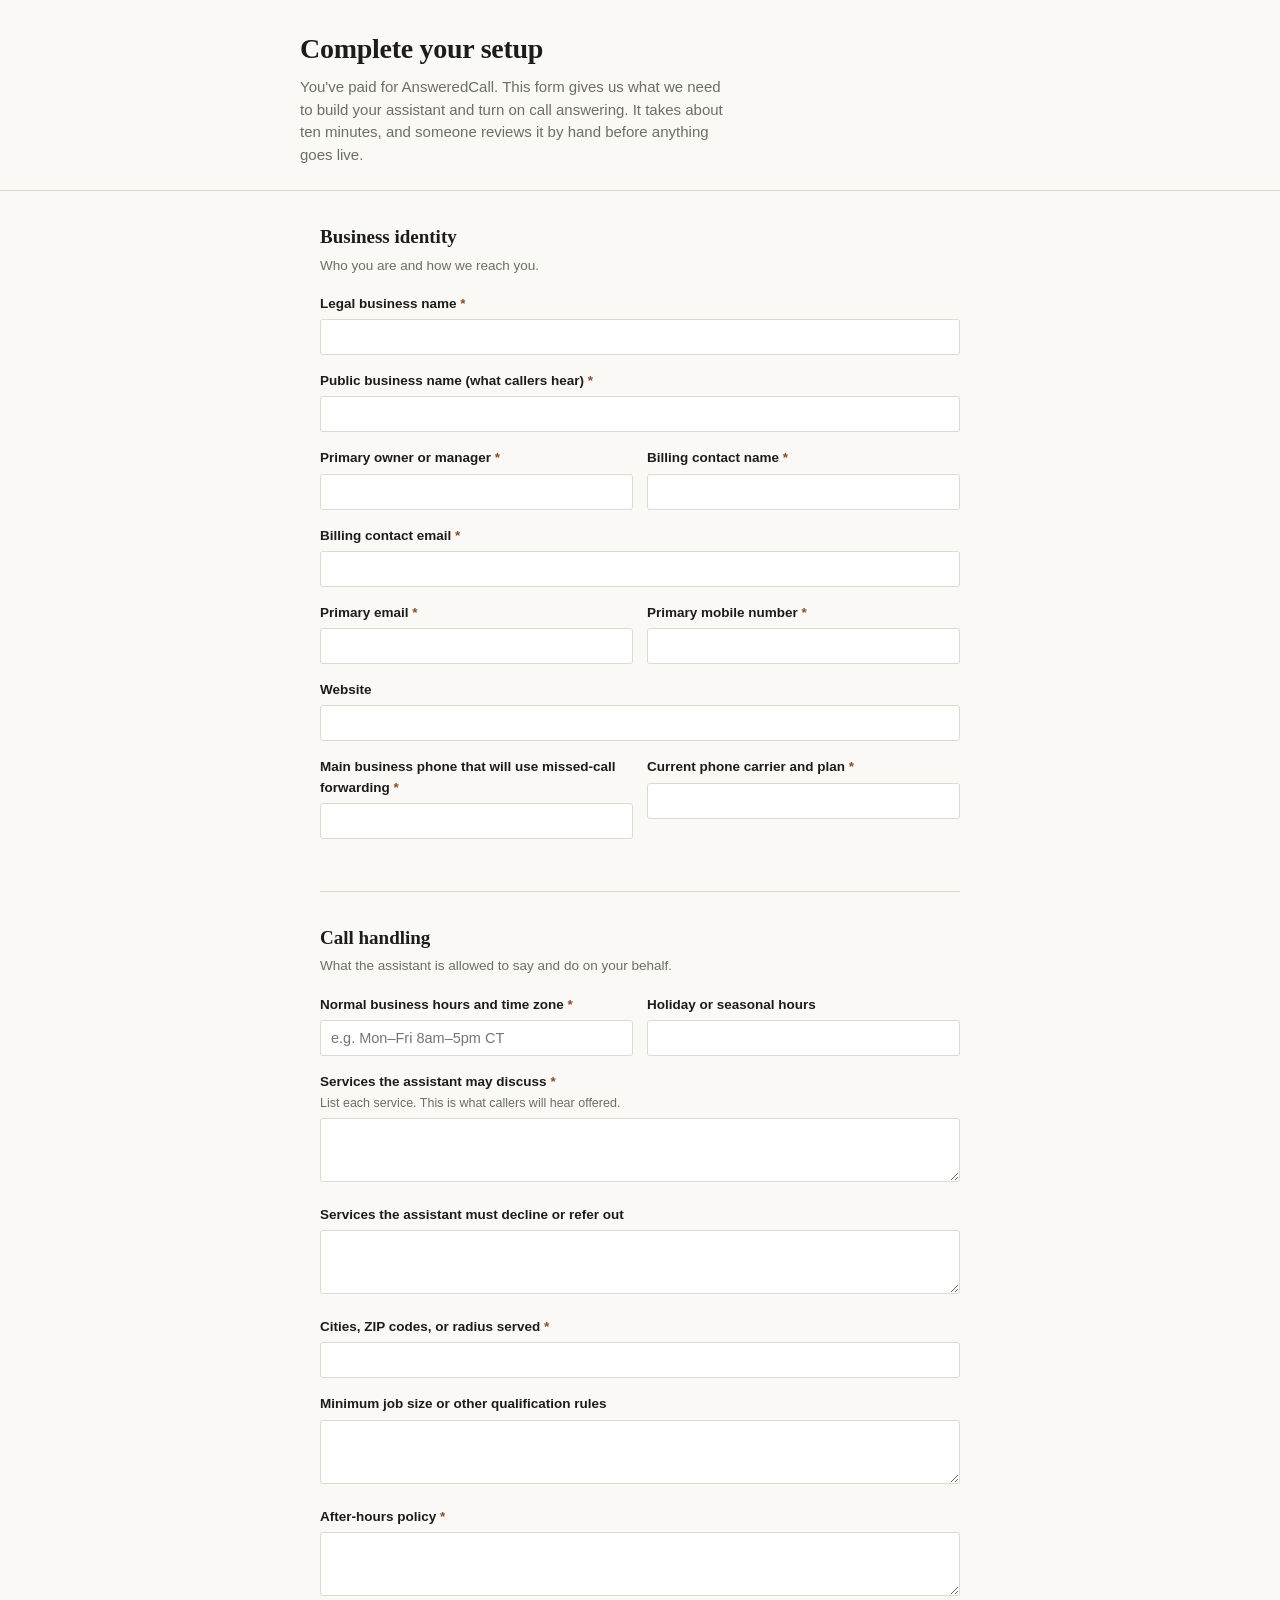
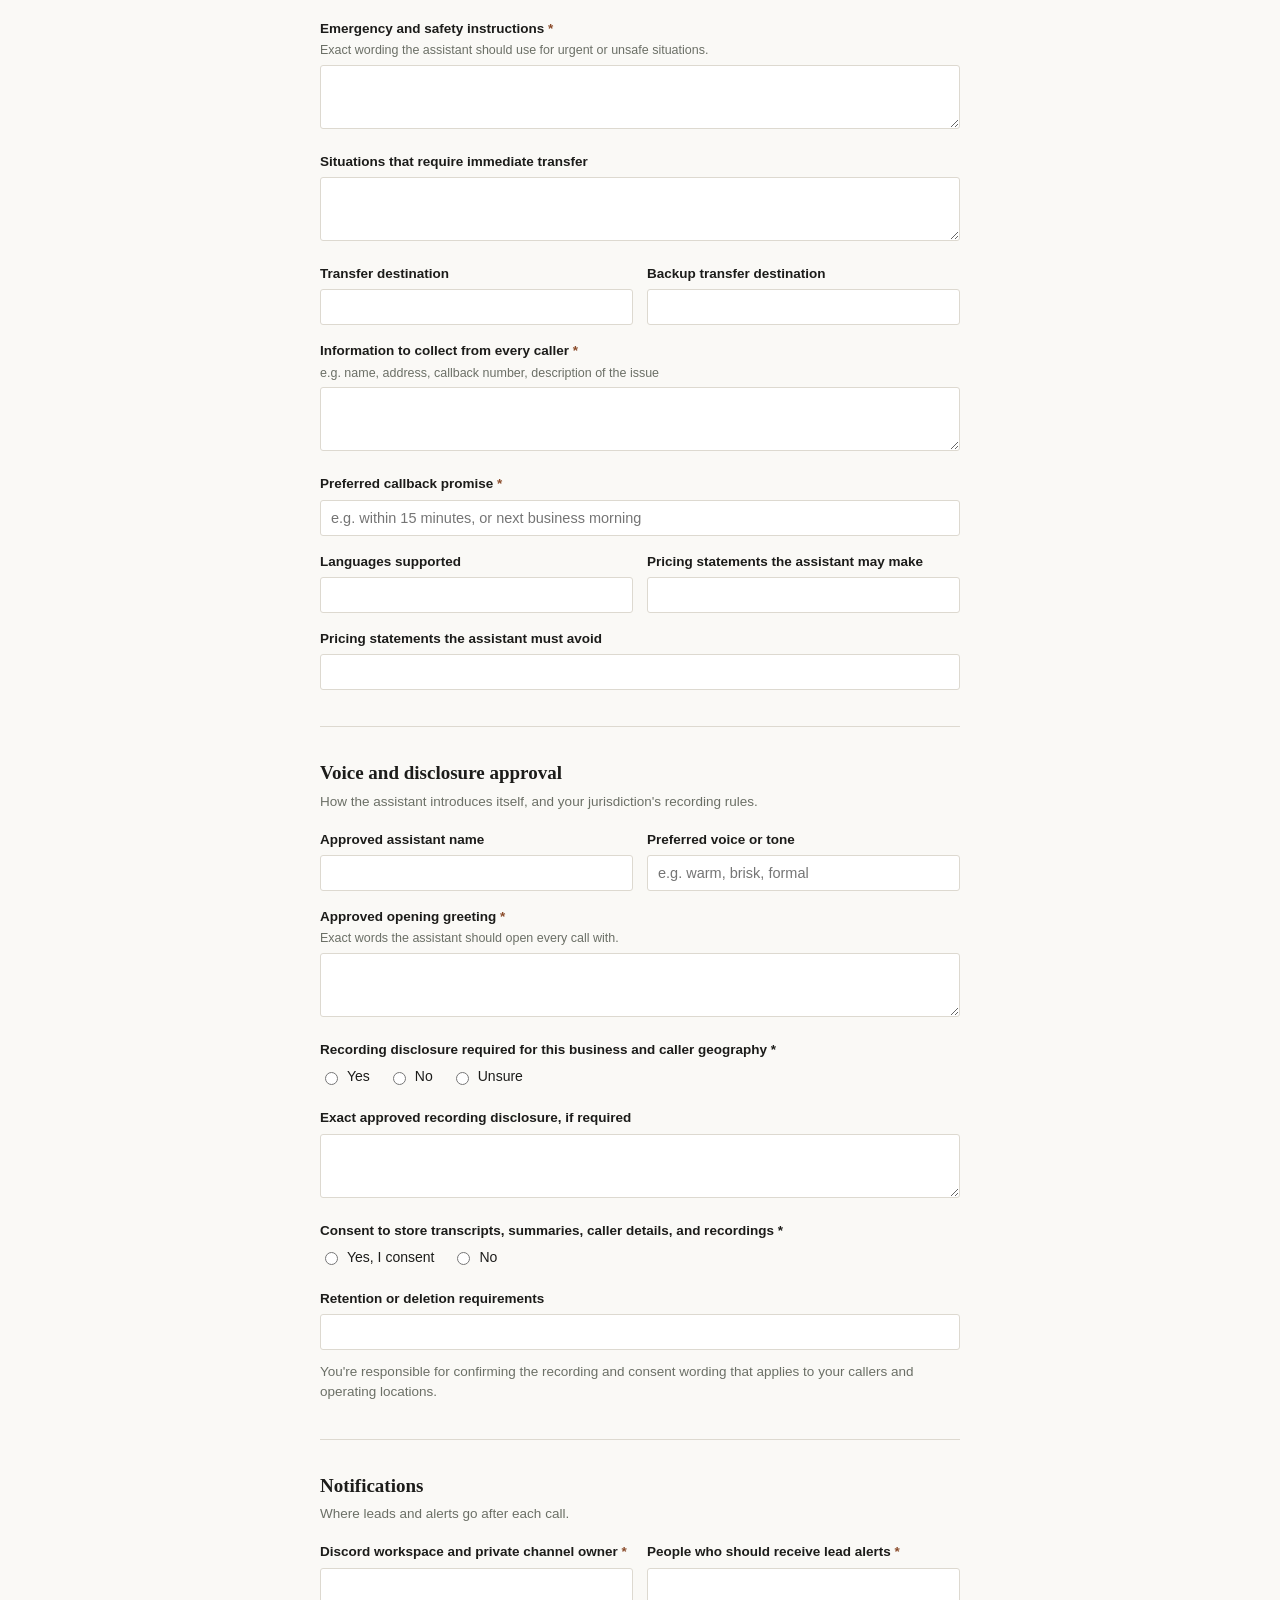
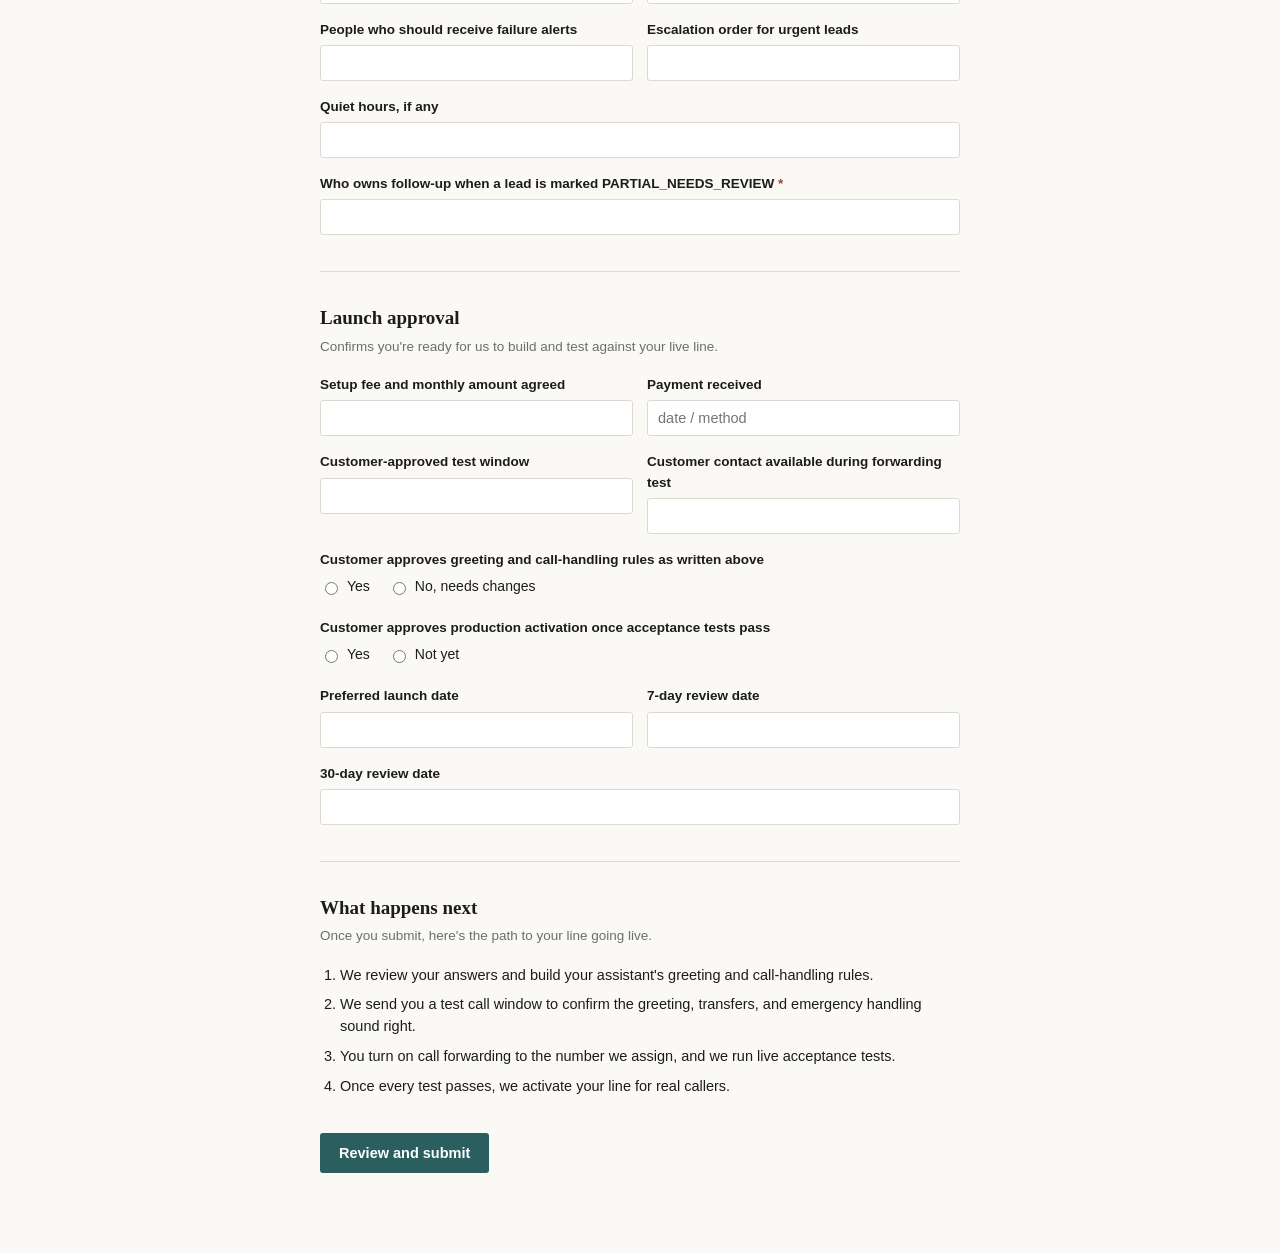
==== onboarding/index.html @ edf4298d "Update onboarding required fields and confirmation copy" ====
<!DOCTYPE html>
<html lang="en">
<head>
<meta charset="UTF-8">
<meta name="viewport" content="width=device-width, initial-scale=1.0">
<title>Complete Your Setup — AnsweredCall</title>
<style>
  :root{
    --ink:#1c1c1a;
    --paper:#faf9f6;
    --panel:#ffffff;
    --line:#ddd9d0;
    --muted:#6b6f66;
    --teal:#2b5f5f;
    --teal-dark:#1e4646;
    --warn:#8a4b2a;
    --radius:3px;
  }
  *{box-sizing:border-box;}
  body{
    margin:0;
    background:var(--paper);
    color:var(--ink);
    font-family:-apple-system,BlinkMacSystemFont,"Segoe UI",Helvetica,Arial,sans-serif;
    line-height:1.5;
  }
  header{
    border-bottom:1px solid var(--line);
    padding:28px 20px 24px;
  }
  header .wrap{max-width:680px;margin:0 auto;}
  header h1{
    font-family:Georgia,"Source Serif 4",serif;
    font-size:28px;
    font-weight:600;
    margin:0 0 6px;
    letter-spacing:-0.01em;
  }
  header p{
    margin:0;
    color:var(--muted);
    font-size:15px;
    max-width:52ch;
  }
  main{max-width:680px;margin:0 auto;padding:32px 20px 80px;}
  section{margin-bottom:36px;}
  section + section{
    border-top:1px solid var(--line);
    padding-top:32px;
  }
  h2{
    font-family:Georgia,"Source Serif 4",serif;
    font-size:19px;
    font-weight:600;
    margin:0 0 4px;
  }
  .section-note{
    color:var(--muted);
    font-size:13.5px;
    margin:0 0 18px;
  }
  .field{margin-bottom:16px;}
  label{
    display:block;
    font-size:13.5px;
    font-weight:600;
    margin-bottom:5px;
  }
  label .req{color:var(--warn);font-weight:600;}
  label .hint{
    display:block;
    font-weight:400;
    color:var(--muted);
    font-size:12.5px;
    margin-top:2px;
  }
  input[type=text],input[type=email],input[type=tel],textarea,select{
    width:100%;
    padding:9px 10px;
    border:1px solid var(--line);
    border-radius:var(--radius);
    font-size:14.5px;
    font-family:inherit;
    background:var(--panel);
    color:var(--ink);
  }
  textarea{resize:vertical;min-height:64px;}
  input:focus,textarea:focus,select:focus{
    outline:2px solid var(--teal);
    outline-offset:1px;
    border-color:var(--teal);
  }
  .row2{display:grid;grid-template-columns:1fr 1fr;gap:14px;}
  @media (max-width:560px){.row2{grid-template-columns:1fr;}}
  fieldset{border:none;padding:0;margin:0 0 16px;}
  fieldset legend{
    font-size:13.5px;
    font-weight:600;
    margin-bottom:6px;
    padding:0;
  }
  .radio-row{display:flex;gap:18px;flex-wrap:wrap;}
  .radio-opt{display:flex;align-items:center;gap:6px;font-size:14px;font-weight:400;}
  .radio-opt input{width:auto;}

  #summary-wrap{
    display:none;
    border-top:1px solid var(--line);
    padding-top:28px;
  }
  #summary-wrap.show{display:block;}
  #summary{
    width:100%;
    min-height:280px;
    font-family:ui-monospace,"SF Mono",Consolas,monospace;
    font-size:12.5px;
    line-height:1.6;
    white-space:pre;
  }
  .actions{
    display:flex;
    gap:10px;
    flex-wrap:wrap;
    margin-top:16px;
  }
  button{
    font-family:inherit;
    font-size:14.5px;
    font-weight:600;
    padding:11px 18px;
    border-radius:var(--radius);
    border:1px solid transparent;
    cursor:pointer;
  }
  .btn-primary{
    background:var(--teal);
    color:#fff;
  }
  .btn-primary:hover{background:var(--teal-dark);}
  .btn-secondary{
    background:var(--panel);
    color:var(--ink);
    border-color:var(--line);
  }
  .btn-secondary:hover{border-color:var(--teal);}
  .status{
    font-size:13px;
    color:var(--teal-dark);
    margin-top:10px;
    display:none;
  }
  .status.show{display:block;}
  .missing{
    display:none;
    background:#fbf1ea;
    border:1px solid #e2b791;
    color:var(--warn);
    padding:12px 14px;
    border-radius:var(--radius);
    font-size:13.5px;
    margin-bottom:20px;
  }
  .missing.show{display:block;}
  .missing ul{margin:6px 0 0;padding-left:18px;}
</style>
</head>
<body>

<header>
  <div class="wrap">
    <h1>Complete your setup</h1>
    <p>You've paid for AnsweredCall. This form gives us what we need to build your assistant and turn on call answering. It takes about ten minutes, and someone reviews it by hand before anything goes live.</p>
  </div>
</header>

<main>
  <form id="onboard-form" novalidate>

    <div class="missing" id="missing-box">
      <strong>A few required fields are still empty.</strong>
      <ul id="missing-list"></ul>
    </div>

    <section>
      <h2>Business identity</h2>
      <p class="section-note">Who you are and how we reach you.</p>

      <div class="field"><label>Legal business name <span class="req">*</span></label>
        <input type="text" name="legal_name" required></div>

      <div class="field"><label>Public business name (what callers hear) <span class="req">*</span></label>
        <input type="text" name="public_name" required></div>

      <div class="row2">
        <div class="field"><label>Primary owner or manager <span class="req">*</span></label>
          <input type="text" name="owner_name" required></div>
        <div class="field"><label>Billing contact name <span class="req">*</span></label>
          <input type="text" name="billing_contact_name" required></div>
      </div>

      <div class="field"><label>Billing contact email <span class="req">*</span></label>
        <input type="email" name="billing_contact_email" required></div>

      <div class="row2">
        <div class="field"><label>Primary email <span class="req">*</span></label>
          <input type="email" name="primary_email" required></div>
        <div class="field"><label>Primary mobile number <span class="req">*</span></label>
          <input type="tel" name="primary_mobile" required></div>
      </div>

      <div class="field"><label>Website</label>
        <input type="text" name="website"></div>

      <div class="row2">
        <div class="field"><label>Main business phone that will use missed-call forwarding <span class="req">*</span></label>
          <input type="tel" name="main_phone" required></div>
        <div class="field"><label>Current phone carrier and plan <span class="req">*</span></label>
          <input type="text" name="carrier" required></div>
      </div>
    </section>

    <section>
      <h2>Call handling</h2>
      <p class="section-note">What the assistant is allowed to say and do on your behalf.</p>

      <div class="row2">
        <div class="field"><label>Normal business hours and time zone <span class="req">*</span></label>
          <input type="text" name="hours" required placeholder="e.g. Mon–Fri 8am–5pm CT"></div>
        <div class="field"><label>Holiday or seasonal hours</label>
          <input type="text" name="seasonal_hours"></div>
      </div>

      <div class="field"><label>Services the assistant may discuss <span class="req">*</span>
        <span class="hint">List each service. This is what callers will hear offered.</span></label>
        <textarea name="services_in" required></textarea></div>

      <div class="field"><label>Services the assistant must decline or refer out</label>
        <textarea name="services_out"></textarea></div>

      <div class="field"><label>Cities, ZIP codes, or radius served <span class="req">*</span></label>
        <input type="text" name="service_area" required></div>

      <div class="field"><label>Minimum job size or other qualification rules</label>
        <textarea name="qualification_rules"></textarea></div>

      <div class="field"><label>After-hours policy <span class="req">*</span></label>
        <textarea name="after_hours" required></textarea></div>

      <div class="field"><label>Emergency and safety instructions <span class="req">*</span>
        <span class="hint">Exact wording the assistant should use for urgent or unsafe situations.</span></label>
        <textarea name="emergency_instructions" required></textarea></div>

      <div class="field"><label>Situations that require immediate transfer</label>
        <textarea name="transfer_situations"></textarea></div>

      <div class="row2">
        <div class="field"><label>Transfer destination</label>
          <input type="tel" name="transfer_dest" required></div>
        <div class="field"><label>Backup transfer destination</label>
          <input type="tel" name="transfer_backup"></div>
      </div>

      <div class="field"><label>Information to collect from every caller <span class="req">*</span>
        <span class="hint">e.g. name, address, callback number, description of the issue</span></label>
        <textarea name="caller_info" required></textarea></div>

      <div class="field"><label>Preferred callback promise <span class="req">*</span></label>
        <input type="text" name="callback_promise" required placeholder="e.g. within 15 minutes, or next business morning"></div>

      <div class="row2">
        <div class="field"><label>Languages supported</label>
          <input type="text" name="languages"></div>
        <div class="field"><label>Pricing statements the assistant may make</label>
          <input type="text" name="pricing_ok"></div>
      </div>

      <div class="field"><label>Pricing statements the assistant must avoid</label>
        <input type="text" name="pricing_avoid"></div>
    </section>

    <section>
      <h2>Voice and disclosure approval</h2>
      <p class="section-note">How the assistant introduces itself, and your jurisdiction's recording rules.</p>

      <div class="row2">
        <div class="field"><label>Approved assistant name</label>
          <input type="text" name="assistant_name"></div>
        <div class="field"><label>Preferred voice or tone</label>
          <input type="text" name="voice_tone" placeholder="e.g. warm, brisk, formal"></div>
      </div>

      <div class="field"><label>Approved opening greeting <span class="req">*</span>
        <span class="hint">Exact words the assistant should open every call with.</span></label>
        <textarea name="greeting" required></textarea></div>

      <fieldset>
        <legend>Recording disclosure required for this business and caller geography <span class="req">*</span></legend>
        <div class="radio-row">
          <label class="radio-opt"><input type="radio" name="disclosure_required" value="Yes" required> Yes</label>
          <label class="radio-opt"><input type="radio" name="disclosure_required" value="No"> No</label>
          <label class="radio-opt"><input type="radio" name="disclosure_required" value="Unsure — needs confirmation"> Unsure</label>
        </div>
      </fieldset>

      <div class="field"><label>Exact approved recording disclosure, if required</label>
        <textarea name="disclosure_text"></textarea></div>

      <fieldset>
        <legend>Consent to store transcripts, summaries, caller details, and recordings <span class="req">*</span></legend>
        <div class="radio-row">
          <label class="radio-opt"><input type="radio" name="storage_consent" value="Yes, I consent" required> Yes, I consent</label>
          <label class="radio-opt"><input type="radio" name="storage_consent" value="No"> No</label>
        </div>
      </fieldset>

      <div class="field"><label>Retention or deletion requirements</label>
        <input type="text" name="retention"></div>

      <p class="section-note" style="margin-top:-4px;">You're responsible for confirming the recording and consent wording that applies to your callers and operating locations.</p>
    </section>

    <section>
      <h2>Notifications</h2>
      <p class="section-note">Where leads and alerts go after each call.</p>

      <div class="row2">
        <div class="field"><label>Discord workspace and private channel owner <span class="req">*</span></label>
          <input type="text" name="discord_owner" required></div>
        <div class="field"><label>People who should receive lead alerts <span class="req">*</span></label>
          <input type="text" name="lead_recipients" required></div>
      </div>

      <div class="row2">
        <div class="field"><label>People who should receive failure alerts</label>
          <input type="text" name="failure_recipients"></div>
        <div class="field"><label>Escalation order for urgent leads</label>
          <input type="text" name="escalation_order"></div>
      </div>

      <div class="field"><label>Quiet hours, if any</label>
        <input type="text" name="quiet_hours"></div>

      <div class="field"><label>Who owns follow-up when a lead is marked PARTIAL_NEEDS_REVIEW <span class="req">*</span></label>
        <input type="text" name="partial_owner" required></div>
    </section>

    <section>
      <h2>Launch approval</h2>
      <p class="section-note">Confirms you're ready for us to build and test against your live line.</p>

      <div class="row2">
        <div class="field"><label>Setup fee and monthly amount agreed</label>
          <input type="text" name="fee_agreed"></div>
        <div class="field"><label>Payment received</label>
          <input type="text" name="payment_received" placeholder="date / method"></div>
      </div>

      <div class="row2">
        <div class="field"><label>Customer-approved test window</label>
          <input type="text" name="test_window"></div>
        <div class="field"><label>Customer contact available during forwarding test</label>
          <input type="text" name="test_contact"></div>
      </div>

      <fieldset>
        <legend>Customer approves greeting and call-handling rules as written above</legend>
        <div class="radio-row">
          <label class="radio-opt"><input type="radio" name="approve_greeting" value="Yes"> Yes</label>
          <label class="radio-opt"><input type="radio" name="approve_greeting" value="No, needs changes"> No, needs changes</label>
        </div>
      </fieldset>

      <fieldset>
        <legend>Customer approves production activation once acceptance tests pass</legend>
        <div class="radio-row">
          <label class="radio-opt"><input type="radio" name="approve_activation" value="Yes"> Yes</label>
          <label class="radio-opt"><input type="radio" name="approve_activation" value="Not yet"> Not yet</label>
        </div>
      </fieldset>

      <div class="row2">
        <div class="field"><label>Preferred launch date</label>
          <input type="text" name="launch_date"></div>
        <div class="field"><label>7-day review date</label>
          <input type="text" name="review_7day"></div>
      </div>

      <div class="field"><label>30-day review date</label>
        <input type="text" name="review_30day"></div>
    </section>

    <section>
      <h2>What happens next</h2>
      <p class="section-note">Once you submit, here's the path to your line going live.</p>
      <ol style="padding-left:20px;font-size:14.5px;color:var(--ink);">
        <li style="margin-bottom:8px;">We review your answers and build your assistant's greeting and call-handling rules.</li>
        <li style="margin-bottom:8px;">We send you a test call window to confirm the greeting, transfers, and emergency handling sound right.</li>
        <li style="margin-bottom:8px;">You turn on call forwarding to the number we assign, and we run live acceptance tests.</li>
        <li>Once every test passes, we activate your line for real callers.</li>
      </ol>
    </section>

    <div class="actions">
      <button type="submit" class="btn-primary">Review and submit</button>
    </div>
  </form>

  <div id="summary-wrap">
    <h2>Review before submitting</h2>
    <p class="section-note">Check your details, then submit them securely to AnsweredCall. You can also keep a copied backup.</p>
    <textarea id="summary" readonly></textarea>
    <div class="actions">
      <button type="button" class="btn-primary" id="submit-btn">Submit onboarding</button>
      <button type="button" class="btn-secondary" id="copy-btn">Copy full details</button>
      <button type="button" class="btn-secondary" id="edit-btn">Back to form</button>
    </div>
    <p class="status" id="submit-status" aria-live="polite"></p>
    <p class="status" id="copy-status">Copied. Keep these details as a backup.</p>
  </div>
</main>

<script>
const form = document.getElementById('onboard-form');
const summaryWrap = document.getElementById('summary-wrap');
const summaryBox = document.getElementById('summary');
const missingBox = document.getElementById('missing-box');
const missingList = document.getElementById('missing-list');
const FORMSPREE_ENDPOINT = 'https://formspree.io/f/mljeabyd';

const FIELD_LABELS = {
  legal_name:'Legal business name', public_name:'Public business name', owner_name:'Primary owner or manager',
  billing_contact_name:'Billing contact name', billing_contact_email:'Billing contact email',
  primary_email:'Primary email', primary_mobile:'Primary mobile number',
  website:'Website', main_phone:'Main business phone (forwarding target)', carrier:'Current phone carrier and plan',
  hours:'Normal business hours and time zone', seasonal_hours:'Holiday or seasonal hours',
  services_in:'Services the assistant may discuss', services_out:'Services the assistant must decline or refer out',
  service_area:'Cities, ZIP codes, or radius served', qualification_rules:'Minimum job size / qualification rules',
  after_hours:'After-hours policy', emergency_instructions:'Emergency and safety instructions',
  transfer_situations:'Situations requiring immediate transfer', transfer_dest:'Transfer destination',
  transfer_backup:'Backup transfer destination', caller_info:'Information to collect from every caller',
  callback_promise:'Preferred callback promise', languages:'Languages supported',
  pricing_ok:'Pricing statements the assistant may make', pricing_avoid:'Pricing statements the assistant must avoid',
  assistant_name:'Approved assistant name', voice_tone:'Preferred voice or tone', greeting:'Approved opening greeting',
  disclosure_required:'Recording disclosure required', disclosure_text:'Exact approved recording disclosure',
  storage_consent:'Consent to store transcripts/recordings', retention:'Retention or deletion requirements',
  discord_owner:'Discord workspace and channel owner', lead_recipients:'Lead alert recipients',
  failure_recipients:'Failure alert recipients', escalation_order:'Escalation order for urgent leads',
  quiet_hours:'Quiet hours', partial_owner:'Owner of PARTIAL_NEEDS_REVIEW follow-up',
  fee_agreed:'Setup fee and monthly amount agreed', payment_received:'Payment received',
  test_window:'Customer-approved test window', test_contact:'Customer contact during forwarding test',
  approve_greeting:'Approves greeting and call-handling rules', approve_activation:'Approves production activation',
  launch_date:'Preferred launch date', review_7day:'7-day review date', review_30day:'30-day review date'
};

const SECTION_ORDER = [
  ['Business identity', ['legal_name','public_name','owner_name','billing_contact_name','billing_contact_email','primary_email','primary_mobile','website','main_phone','carrier']],
  ['Call handling', ['hours','seasonal_hours','services_in','services_out','service_area','qualification_rules','after_hours','emergency_instructions','transfer_situations','transfer_dest','transfer_backup','caller_info','callback_promise','languages','pricing_ok','pricing_avoid']],
  ['Voice and disclosure approval', ['assistant_name','voice_tone','greeting','disclosure_required','disclosure_text','storage_consent','retention']],
  ['Notifications', ['discord_owner','lead_recipients','failure_recipients','escalation_order','quiet_hours','partial_owner']],
  ['Launch approval', ['fee_agreed','payment_received','test_window','test_contact','approve_greeting','approve_activation','launch_date','review_7day','review_30day']]
];

form.addEventListener('submit', function(e){
  e.preventDefault();
  const data = new FormData(form);

  const missingFields = [];
  form.querySelectorAll('[required]').forEach(el => {
    if (el.type === 'radio') {
      if (!form.querySelector(`input[name="${el.name}"]:checked`) && !missingFields.includes(FIELD_LABELS[el.name])) {
        missingFields.push(FIELD_LABELS[el.name]);
      }
    } else if (!el.value.trim()) {
      missingFields.push(FIELD_LABELS[el.name] || el.name);
    }
  });

  if (missingFields.length) {
    missingList.innerHTML = missingFields.map(f => `<li>${f}</li>`).join('');
    missingBox.classList.add('show');
    missingBox.scrollIntoView({behavior:'smooth', block:'start'});
    return;
  }
  missingBox.classList.remove('show');

  const businessName = data.get('public_name') || data.get('legal_name') || 'New customer';
  let lines = [`AnsweredCall onboarding — ${businessName}`, ''];

  SECTION_ORDER.forEach(([sectionTitle, fields]) => {
    lines.push(`## ${sectionTitle}`);
    fields.forEach(f => {
      const val = (data.get(f) || '').toString().trim();
      lines.push(`${FIELD_LABELS[f]}: ${val || '—'}`);
    });
    lines.push('');
  });

  const bodyText = lines.join('\n');
  summaryBox.value = bodyText;


  form.style.display = 'none';
  summaryWrap.classList.add('show');
  summaryWrap.scrollIntoView({behavior:'smooth', block:'start'});
});

document.getElementById('submit-btn').addEventListener('click', async function(){
  const button = this;
  const status = document.getElementById('submit-status');
  const data = new FormData(form);
  const businessName = data.get('public_name') || data.get('legal_name') || 'New customer';
  data.append('_subject', `AnsweredCall onboarding — ${businessName}`);

  button.disabled = true;
  button.textContent = 'Submitting…';
  status.classList.remove('show');

  try {
    const response = await fetch(FORMSPREE_ENDPOINT, {
      method: 'POST',
      headers: { Accept: 'application/json' },
      body: data
    });

    if (!response.ok) throw new Error('Submission failed');

    status.textContent = 'Thanks, your setup details were submitted. We’ll review them before activation.';
    status.classList.add('show');
    button.textContent = 'Submitted';
  } catch (error) {
    status.textContent = 'Your details were not submitted. Please try again or email answeredcall4@gmail.com.';
    status.classList.add('show');
    button.disabled = false;
    button.textContent = 'Submit onboarding';
  }
});

document.getElementById('copy-btn').addEventListener('click', function(){
  navigator.clipboard.writeText(summaryBox.value).then(() => {
    const status = document.getElementById('copy-status');
    status.classList.add('show');
    setTimeout(() => status.classList.remove('show'), 4000);
  });
});

document.getElementById('edit-btn').addEventListener('click', function(){
  summaryWrap.classList.remove('show');
  form.style.display = 'block';
  window.scrollTo({top:0, behavior:'smooth'});
});
</script>

</body>
</html>
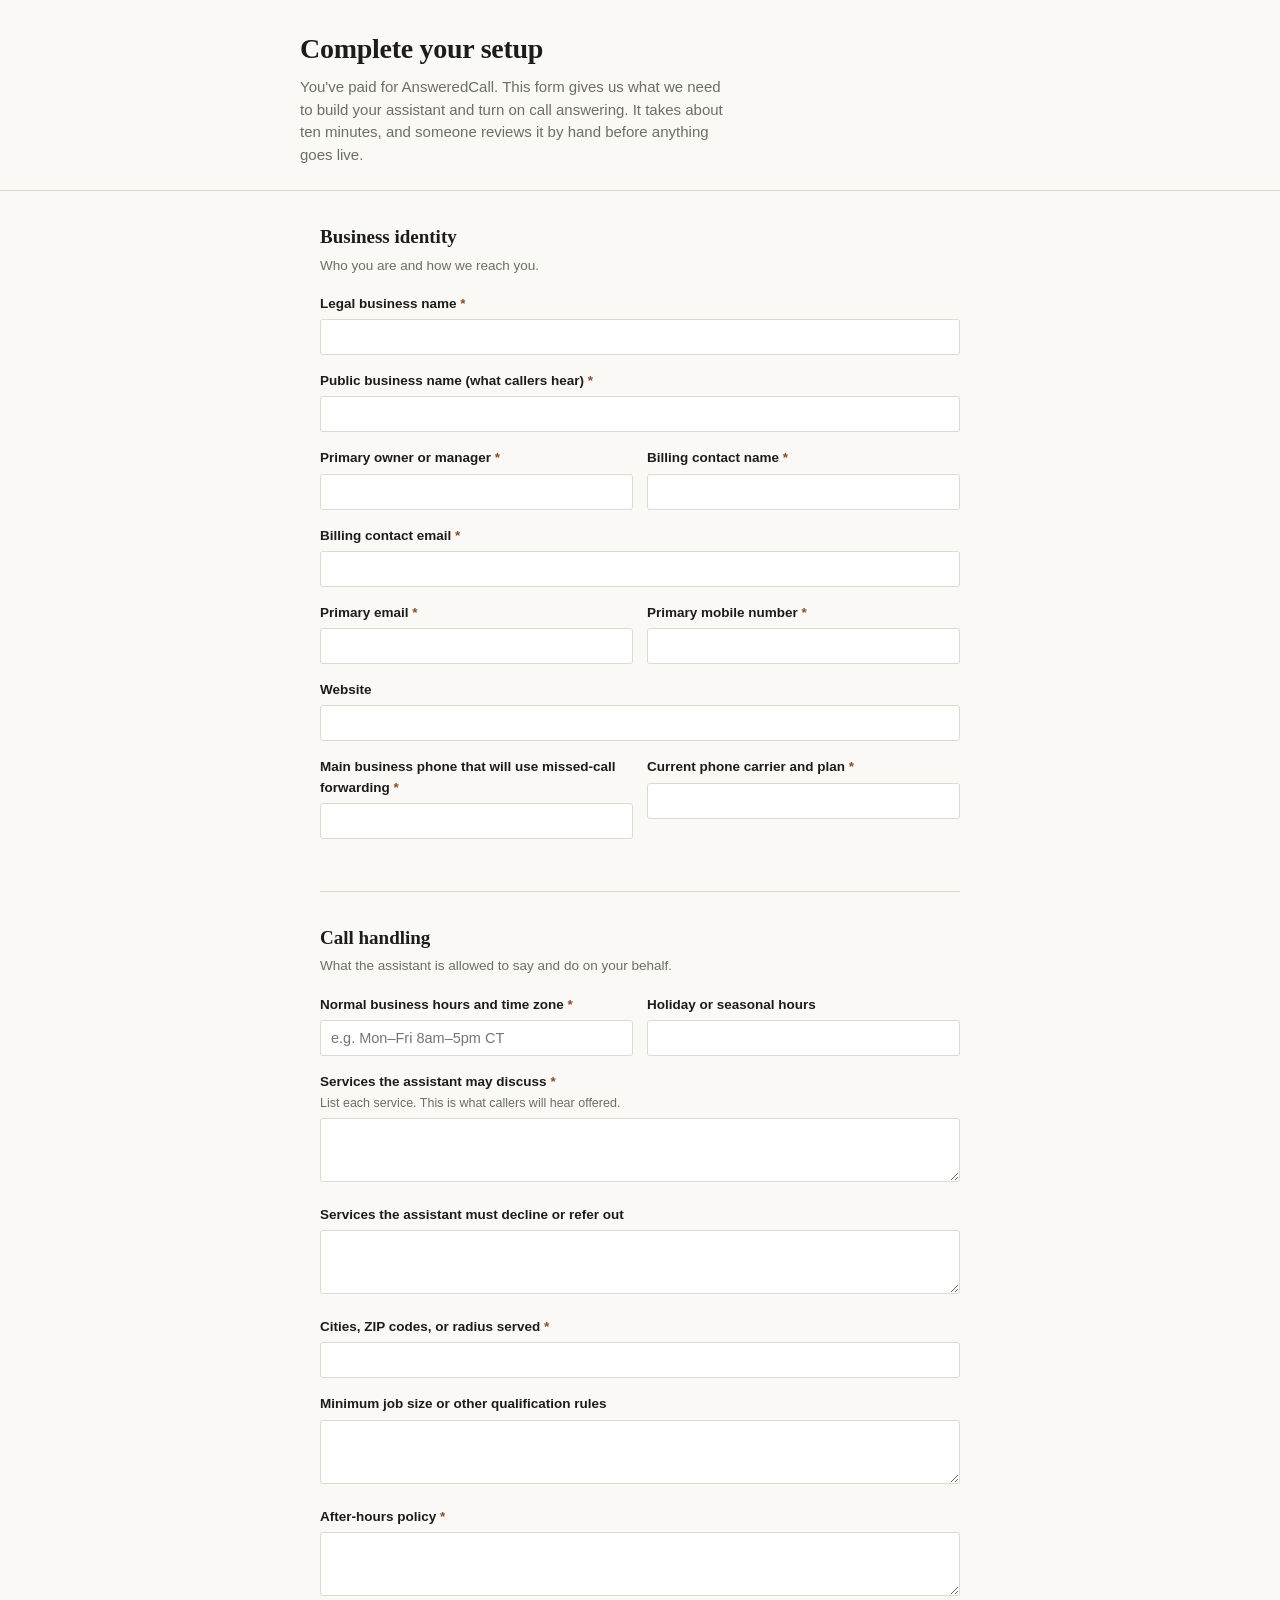
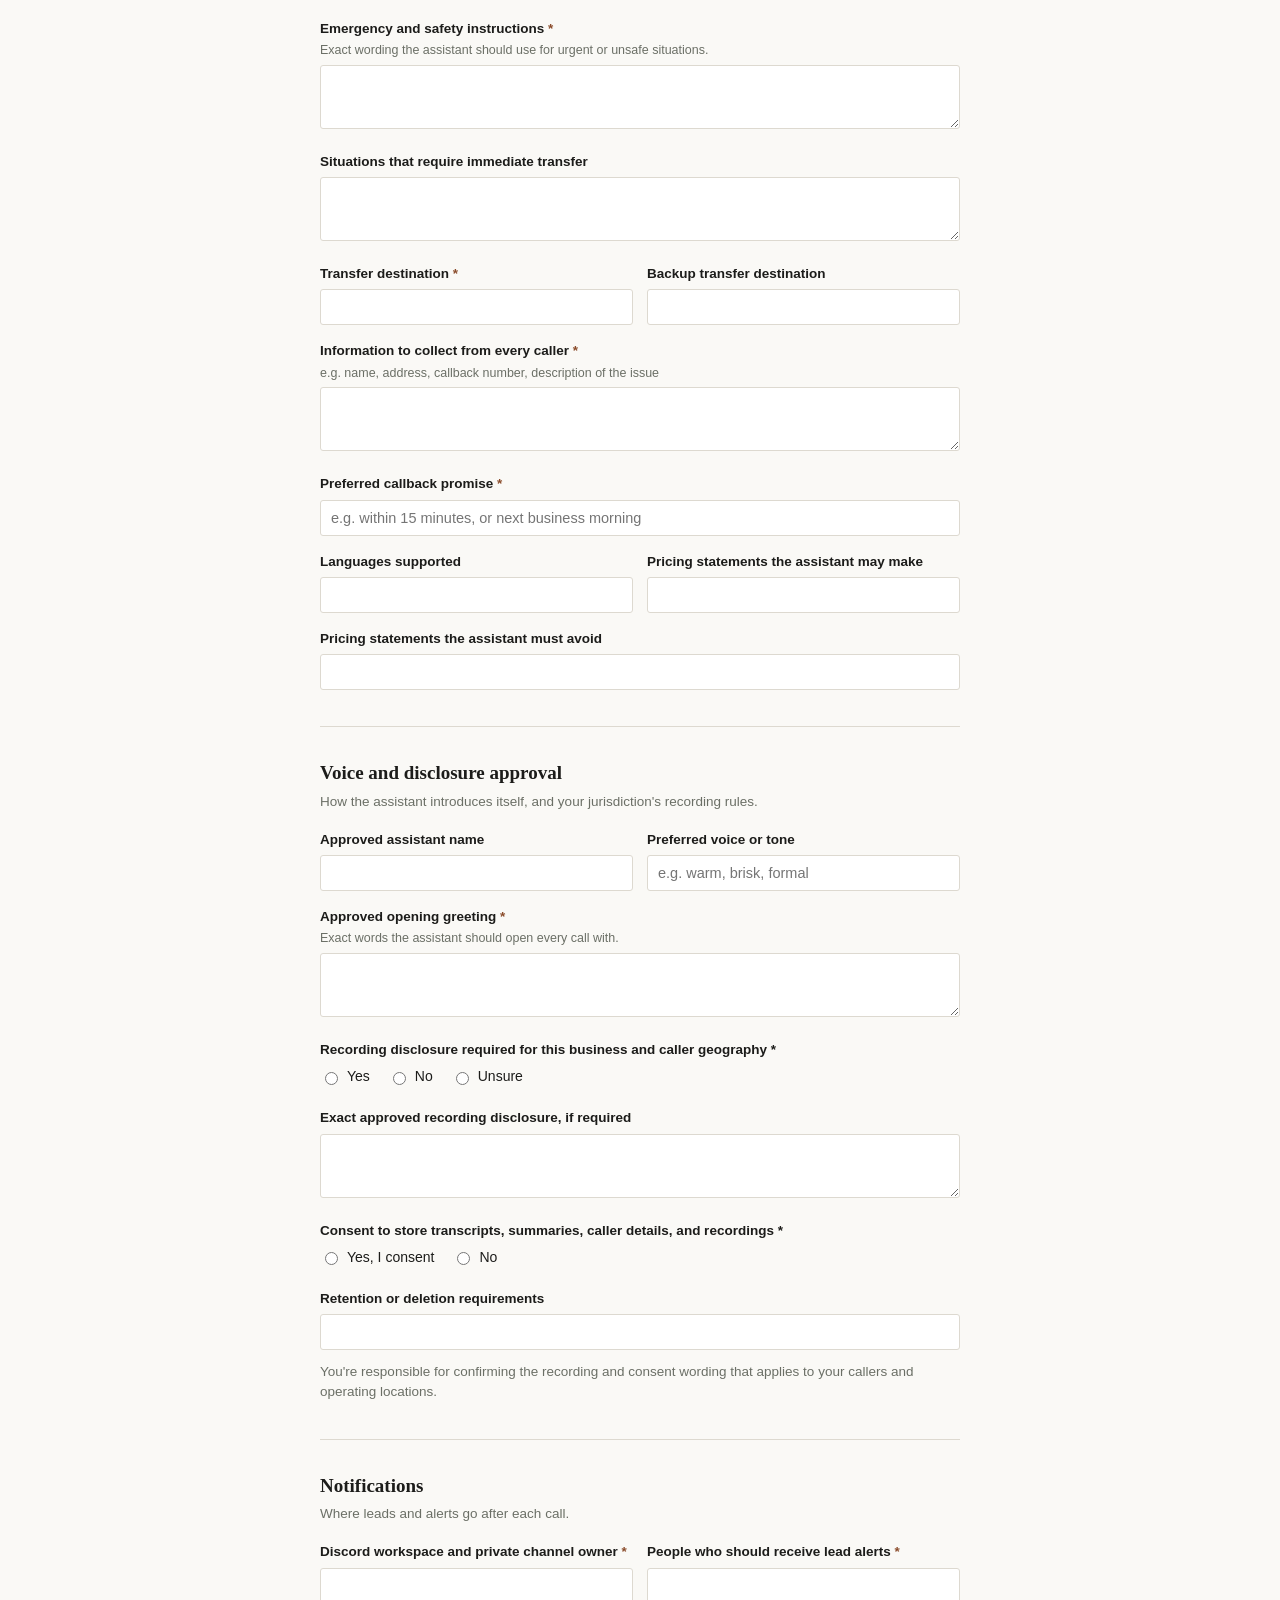
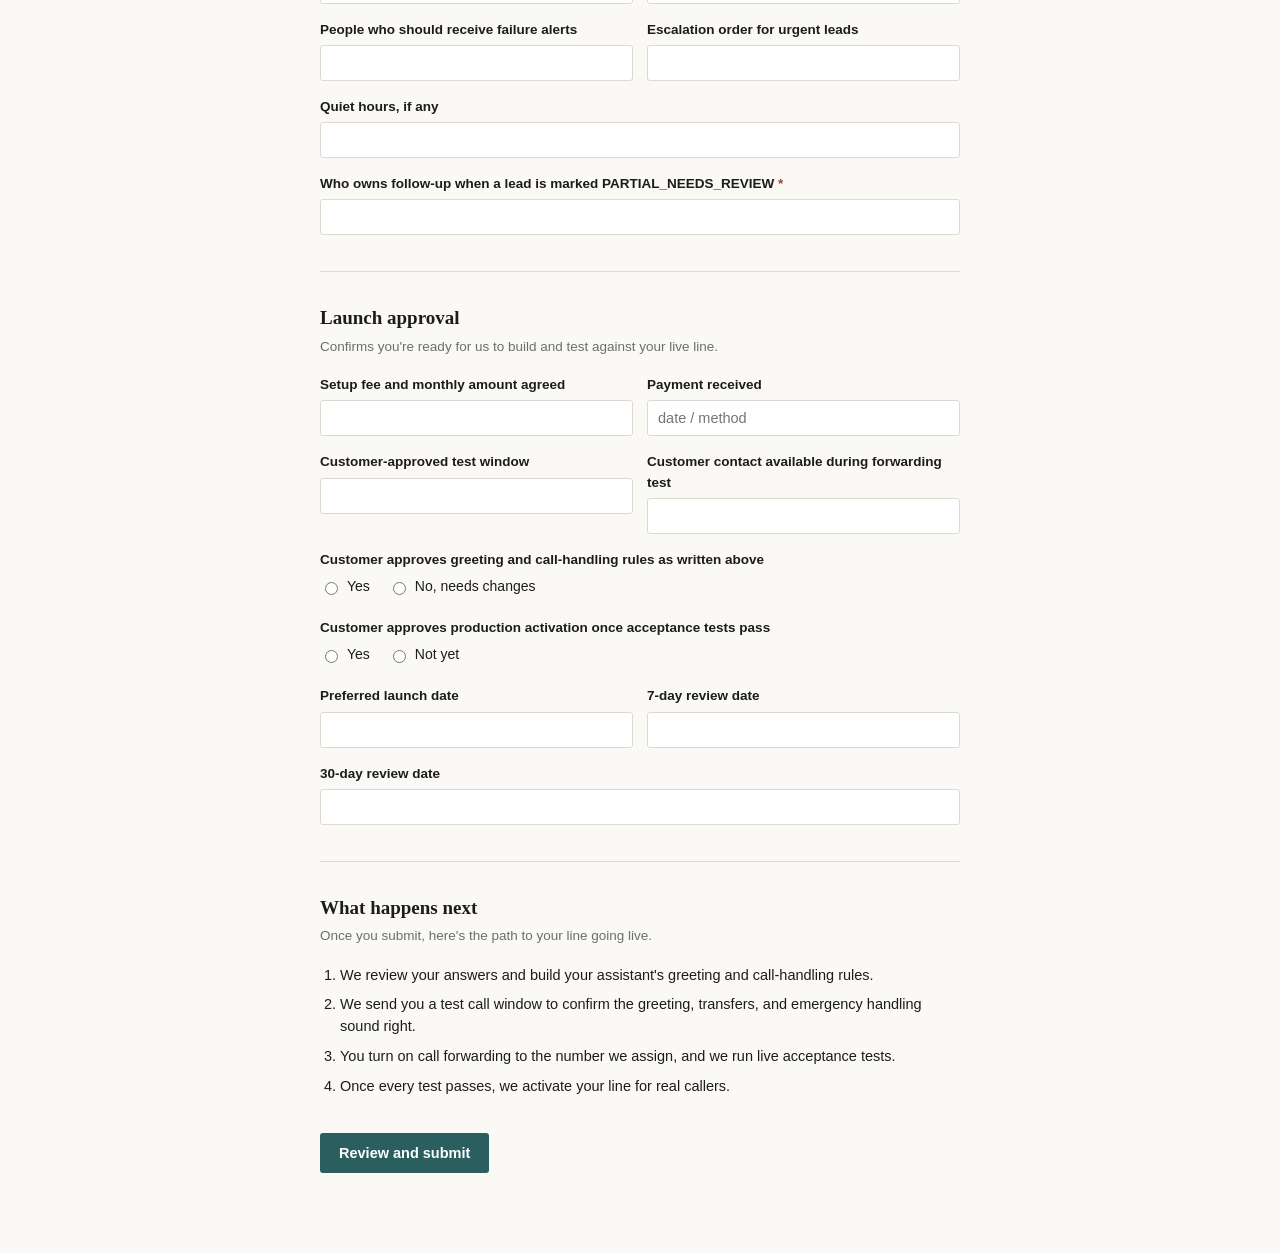
==== commit 157e7a99: "Mark transfer destination as required" ====
--- a/onboarding/index.html
+++ b/onboarding/index.html
@@ -254,7 +254,7 @@
         <textarea name="transfer_situations"></textarea></div>
 
       <div class="row2">
-        <div class="field"><label>Transfer destination</label>
+        <div class="field"><label>Transfer destination <span class="req">*</span></label>
           <input type="tel" name="transfer_dest" required></div>
         <div class="field"><label>Backup transfer destination</label>
           <input type="tel" name="transfer_backup"></div>
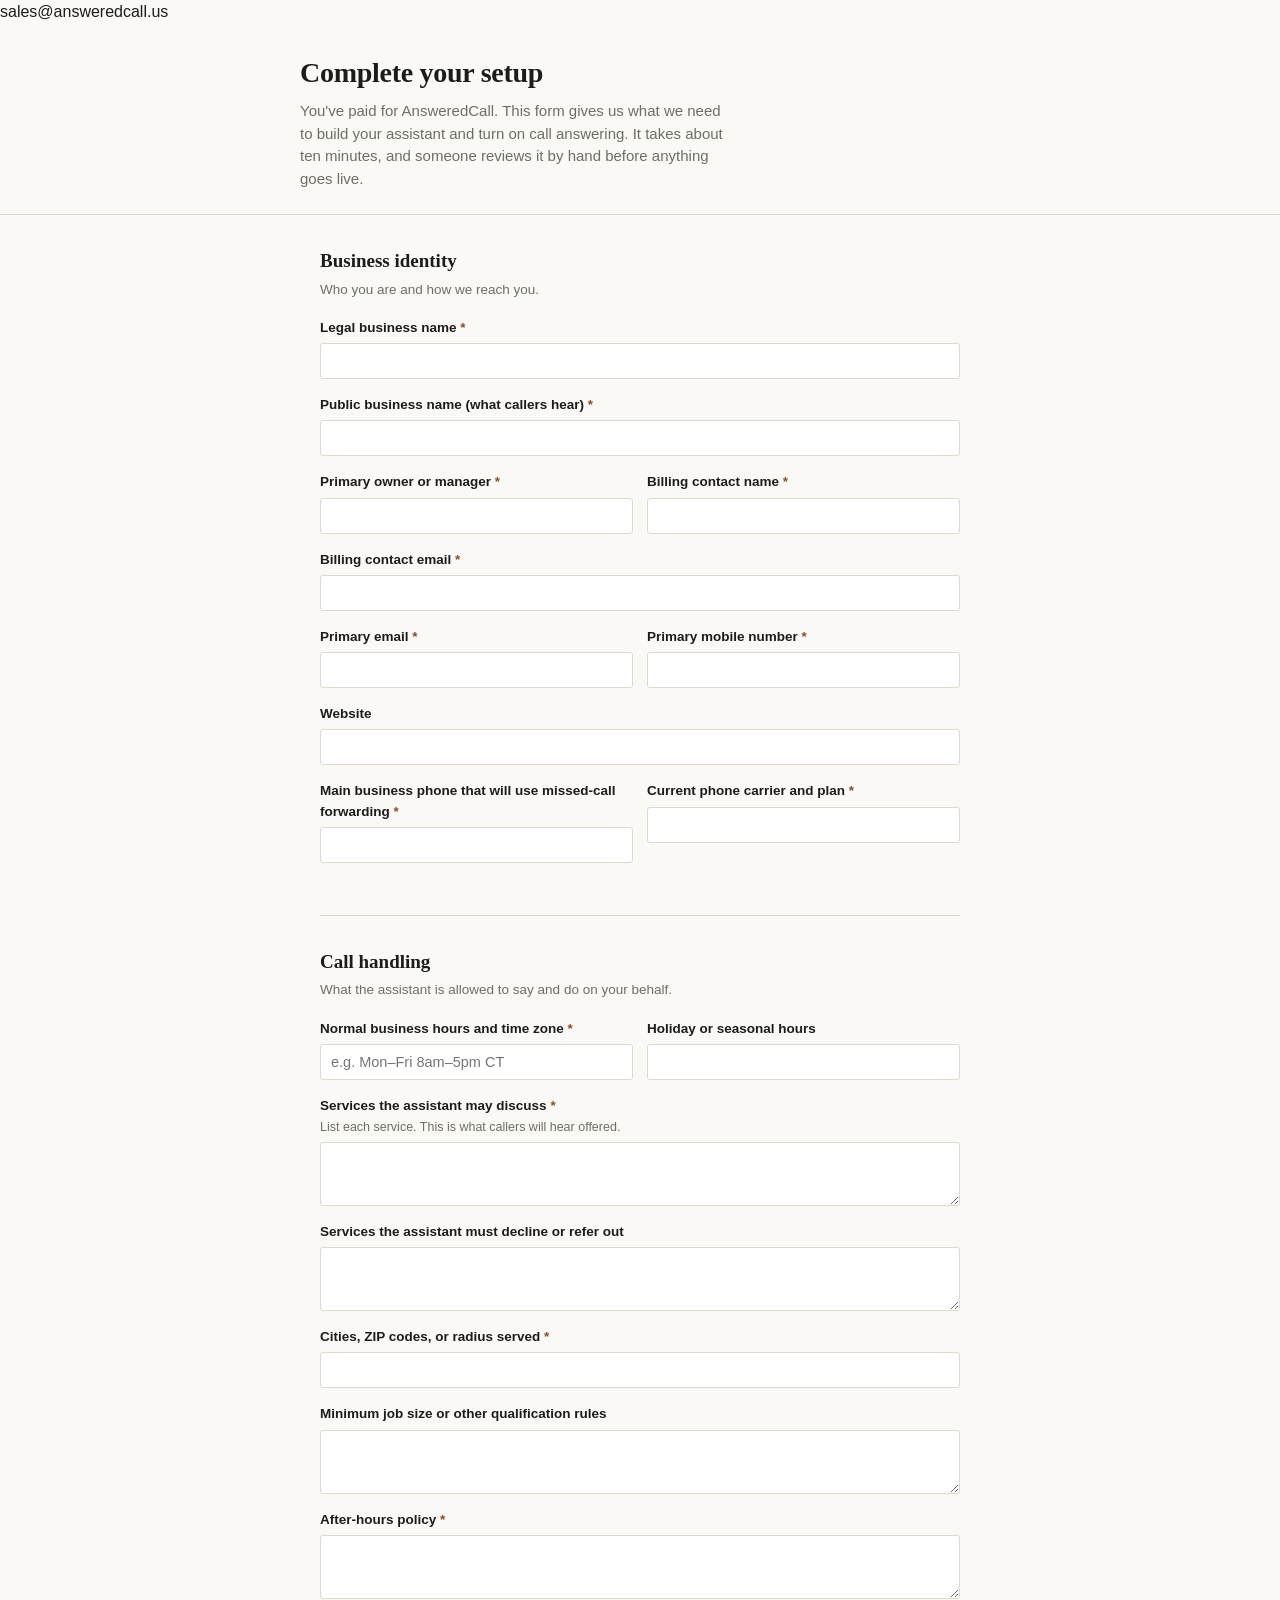
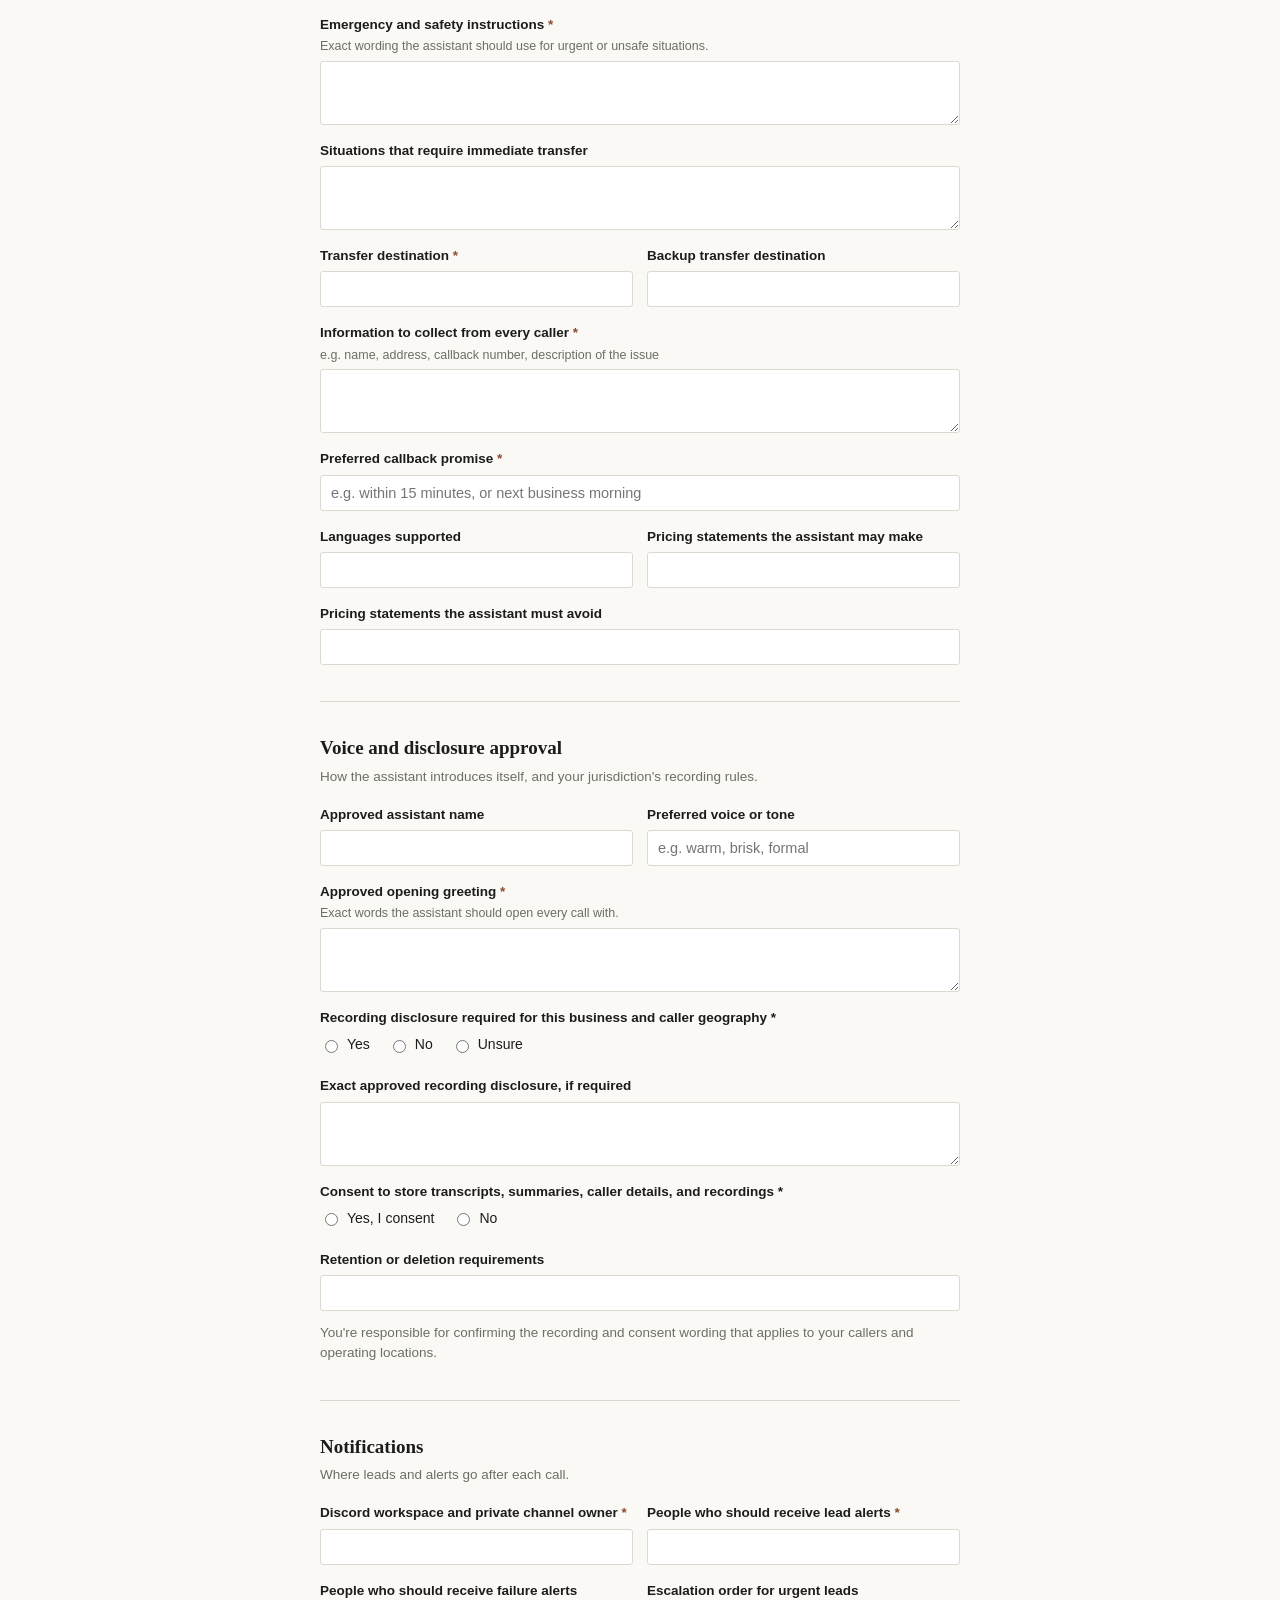
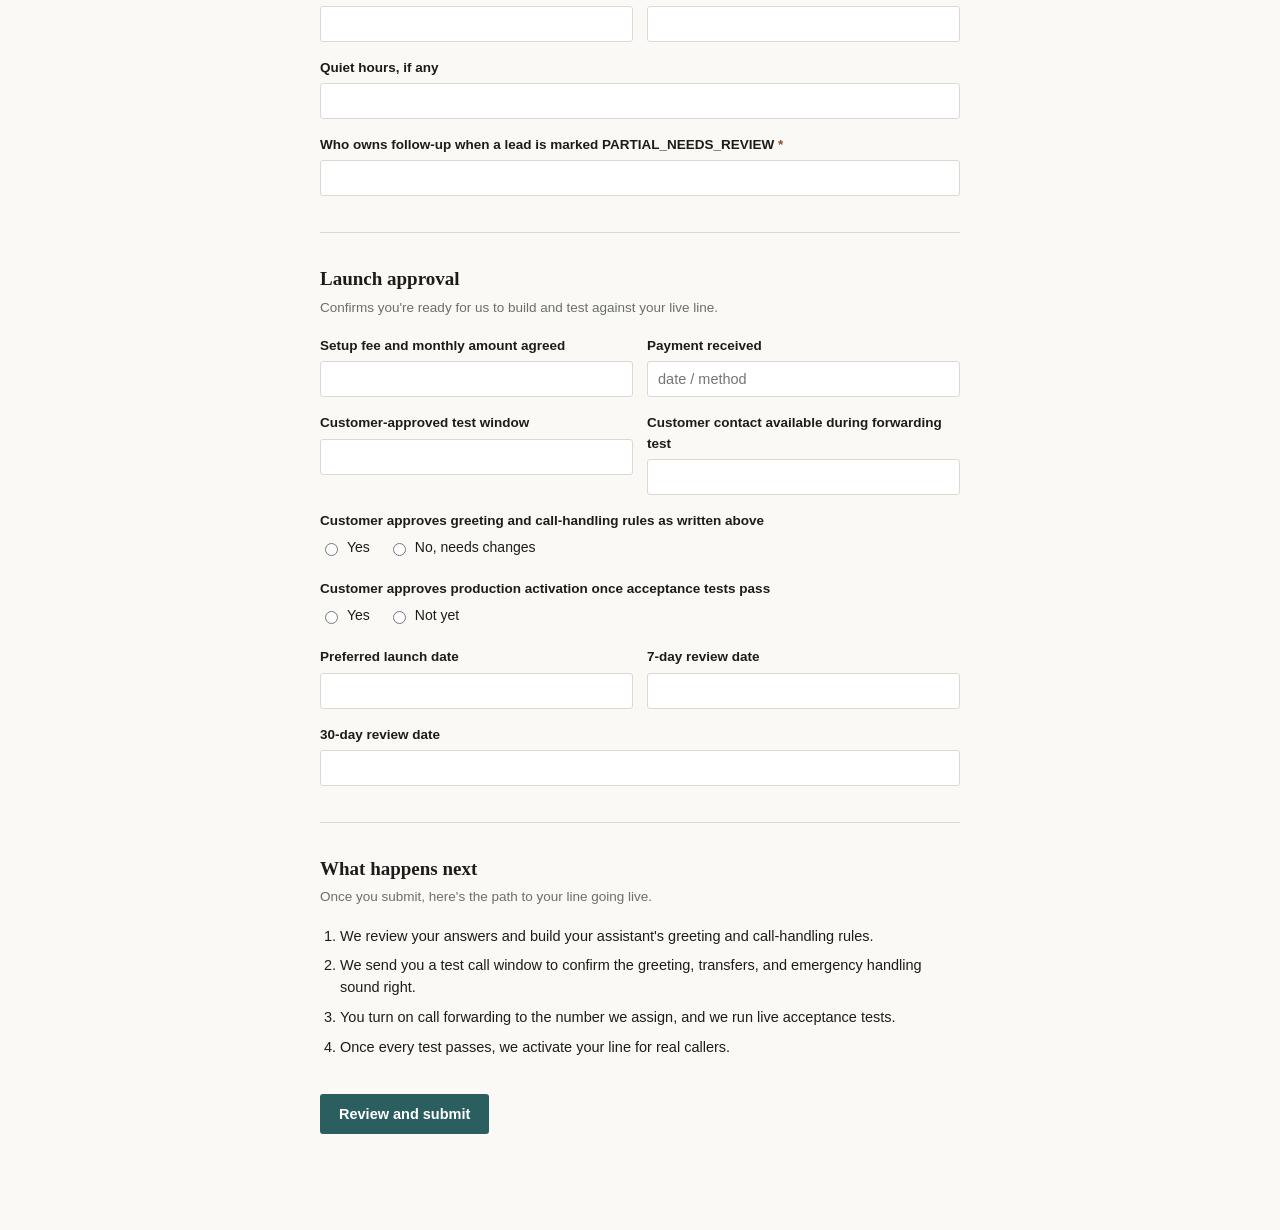
==== commit 81773792: "Route submission-failure fallback to sales@answeredcall.us" ====
--- a/onboarding/index.html
+++ b/onboarding/index.html
@@ -1,4 +1,4 @@
-<!DOCTYPE html>
+sales@answeredcall.us<!DOCTYPE html>
 <html lang="en">
 <head>
 <meta charset="UTF-8">
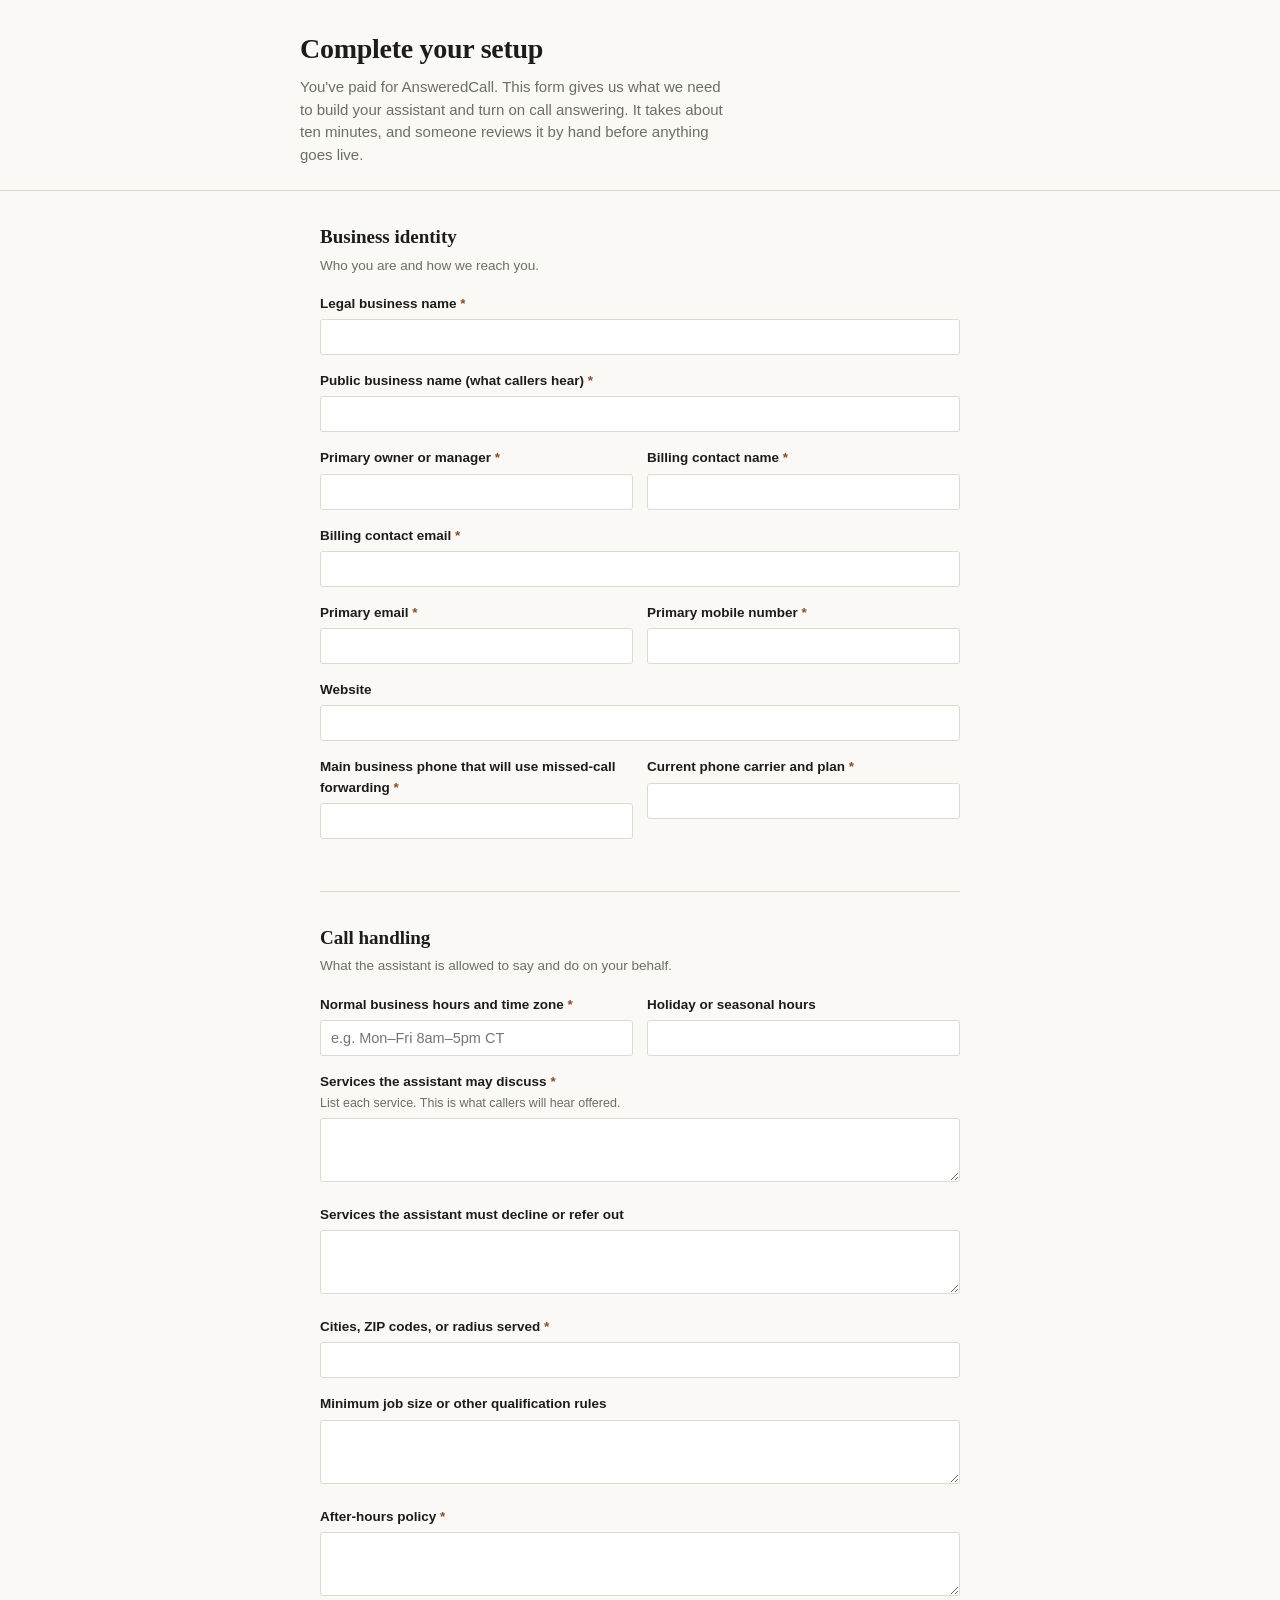
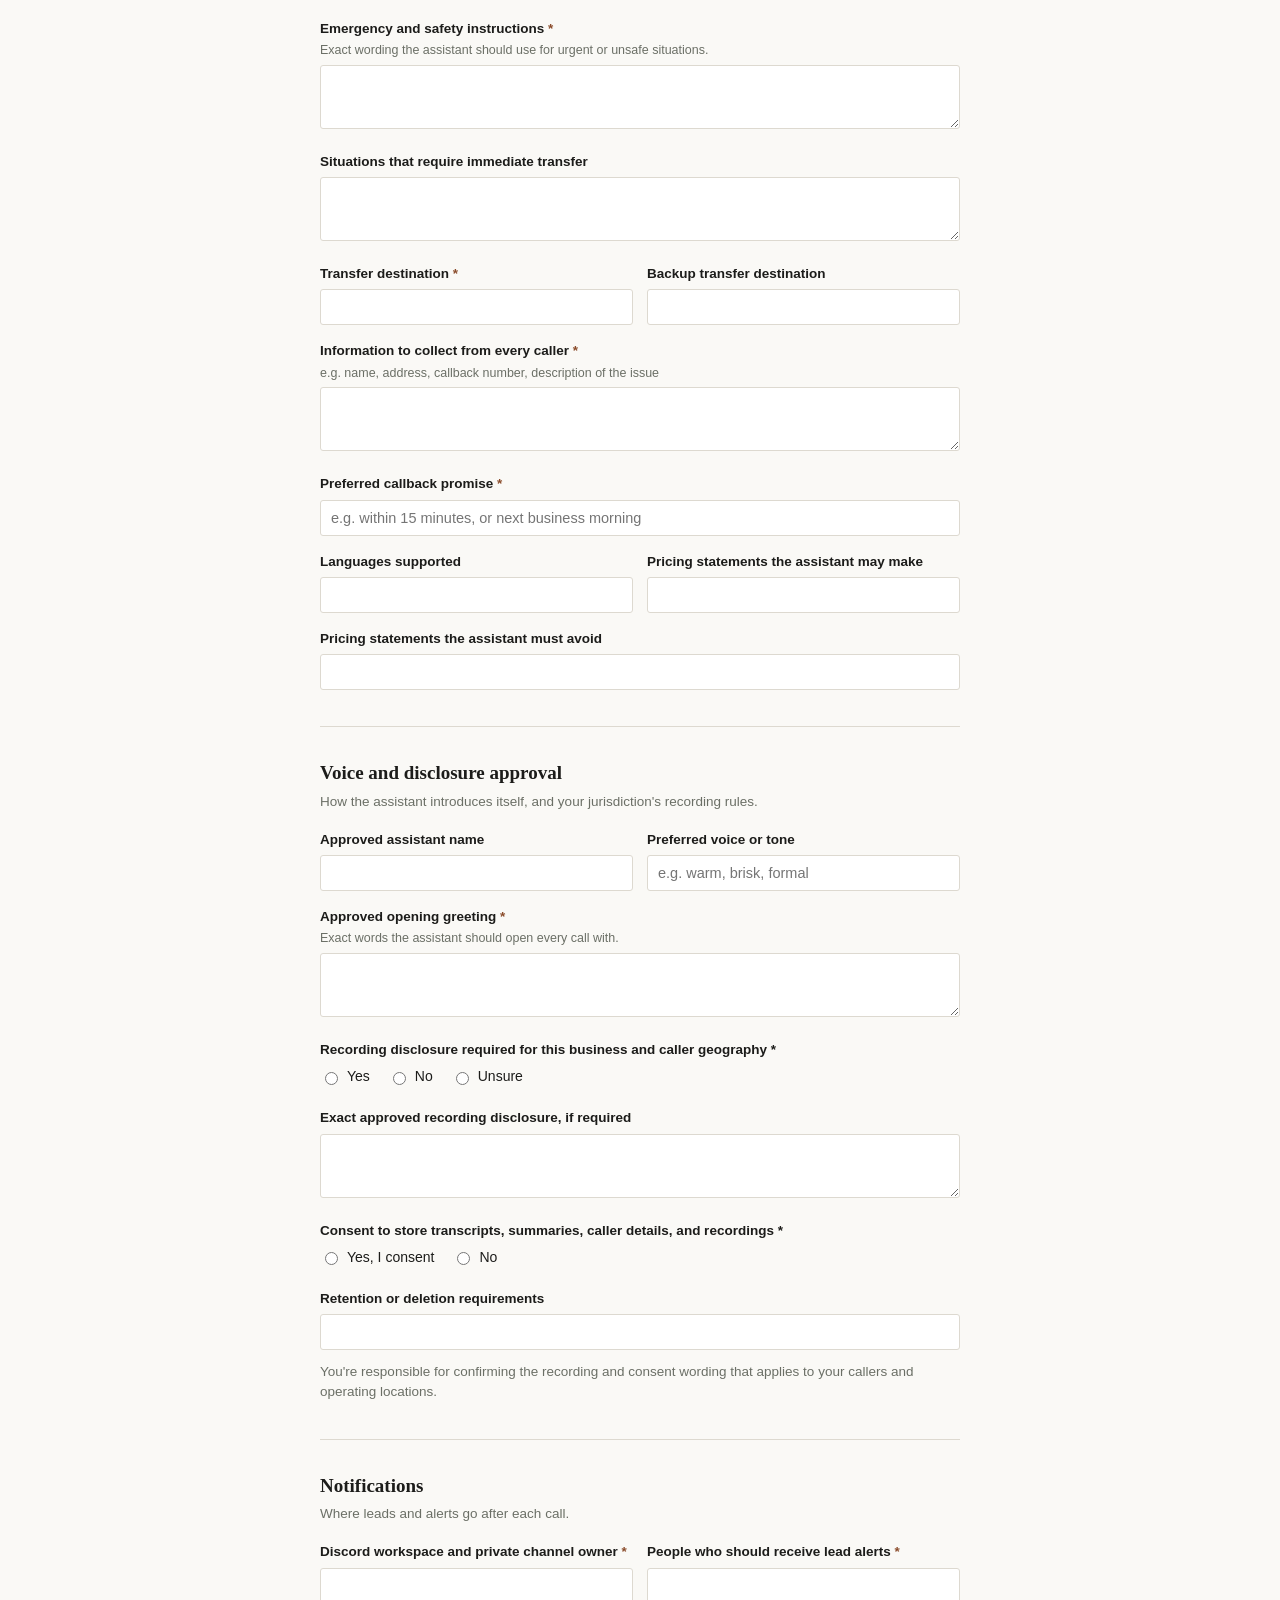
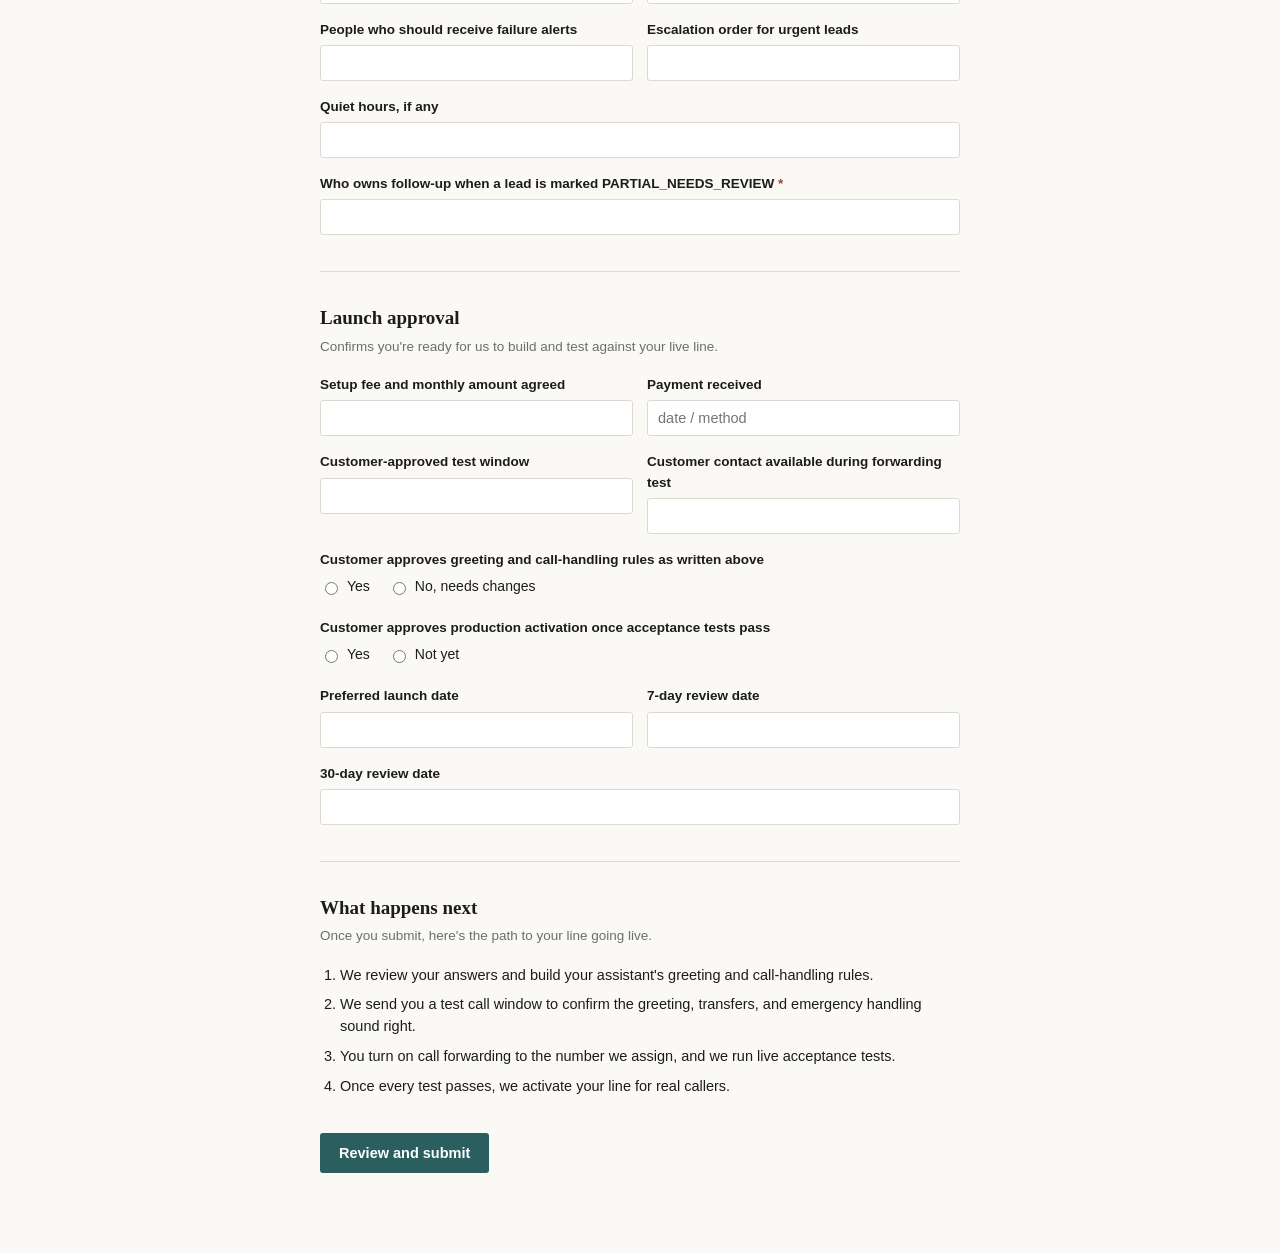
==== commit 62883424: "Fix stray doctype text and route failure fallback to sales@answeredcall.us" ====
--- a/onboarding/index.html
+++ b/onboarding/index.html
@@ -1,4 +1,4 @@
-sales@answeredcall.us<!DOCTYPE html>
+<!DOCTYPE html>
 <html lang="en">
 <head>
 <meta charset="UTF-8">
@@ -528,7 +528,7 @@
     status.classList.add('show');
     button.textContent = 'Submitted';
   } catch (error) {
-    status.textContent = 'Your details were not submitted. Please try again or email answeredcall4@gmail.com.';
+    status.textContent = 'Your details were not submitted. Please try again or email sales@answeredcall.us.';
     status.classList.add('show');
     button.disabled = false;
     button.textContent = 'Submit onboarding';
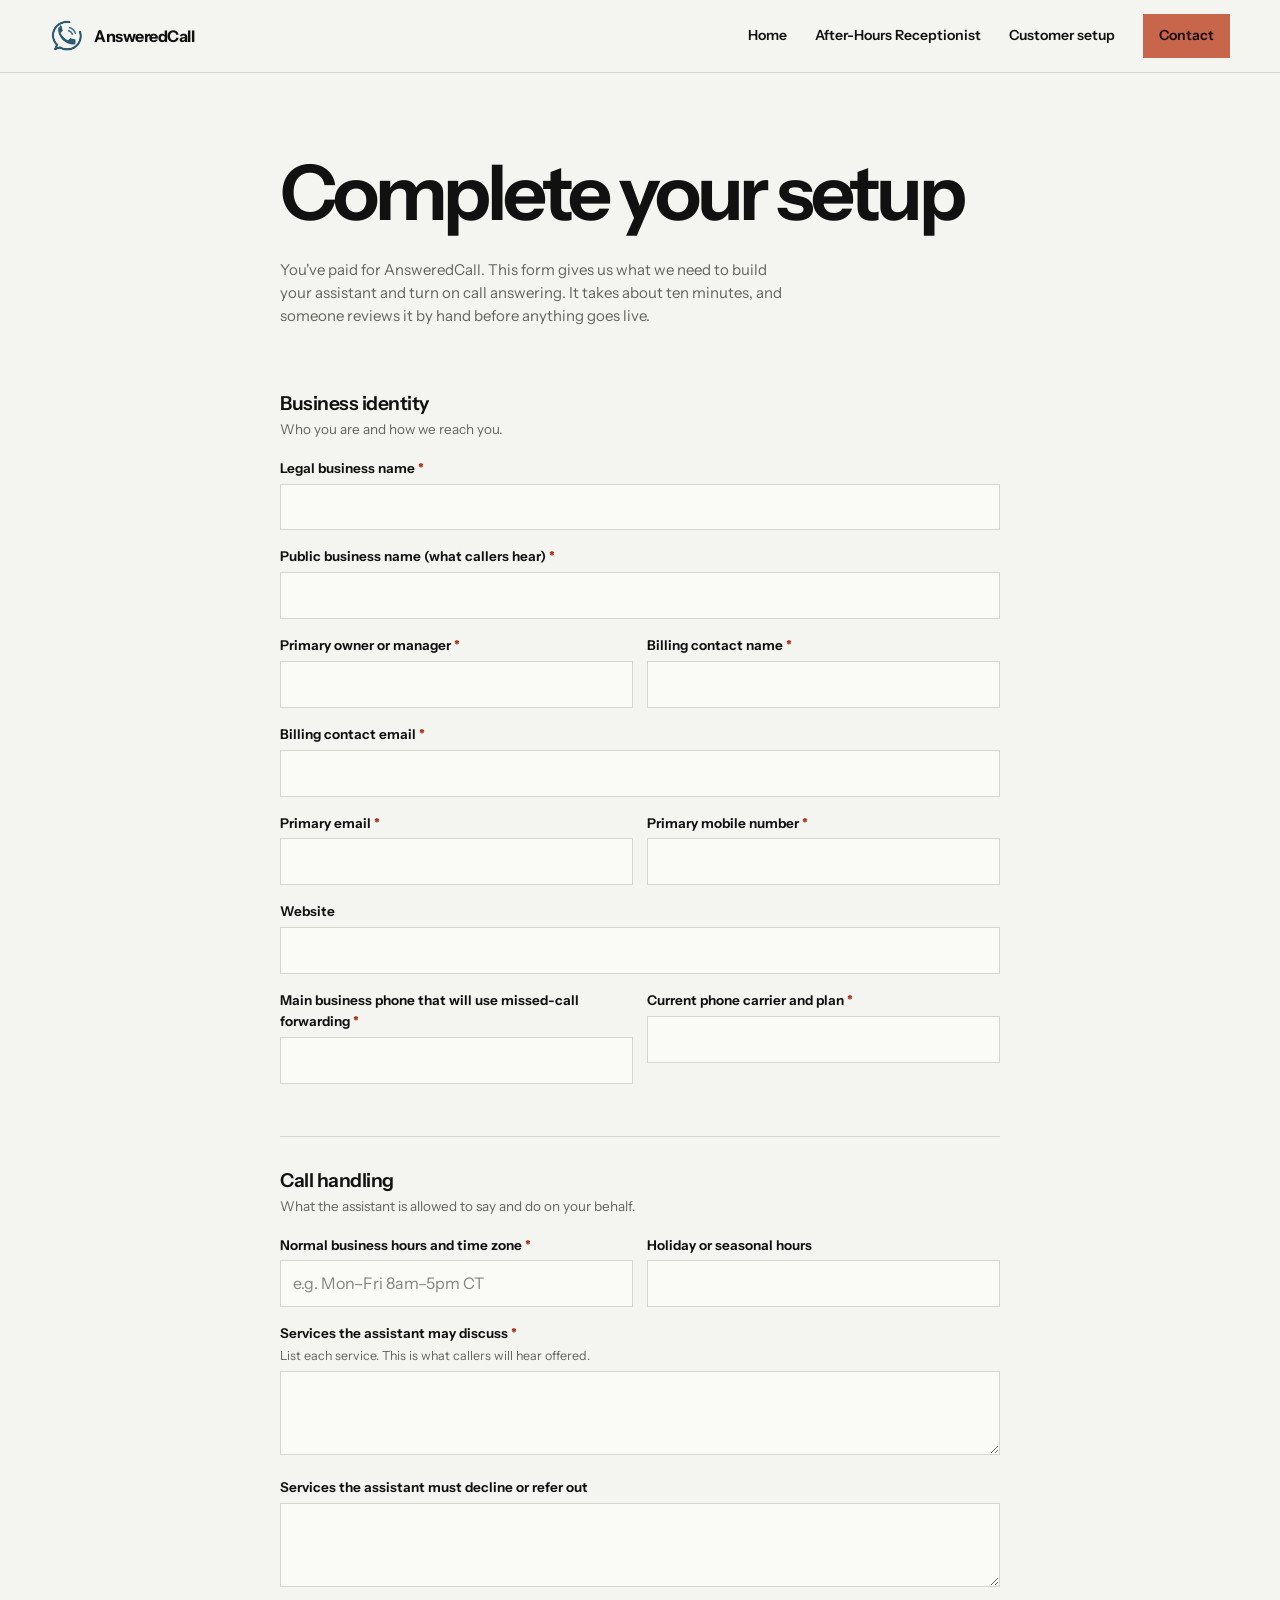
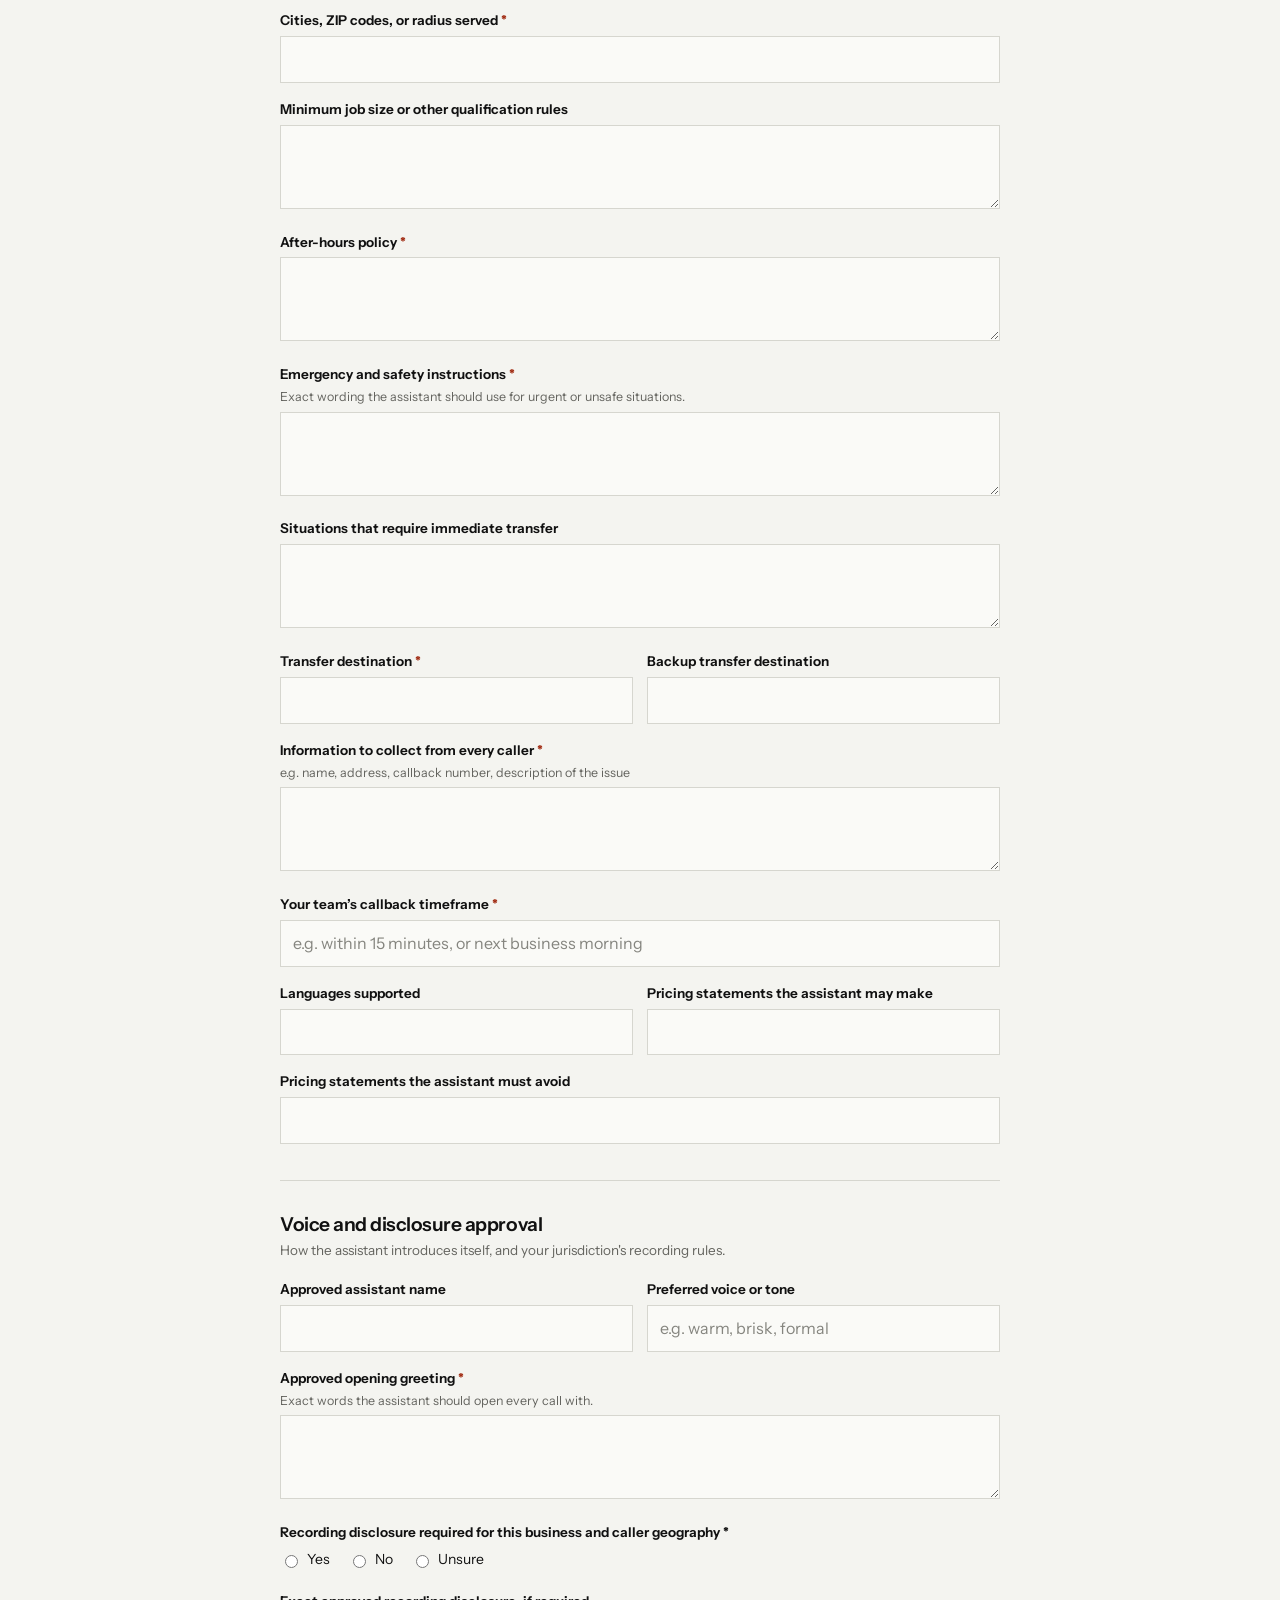
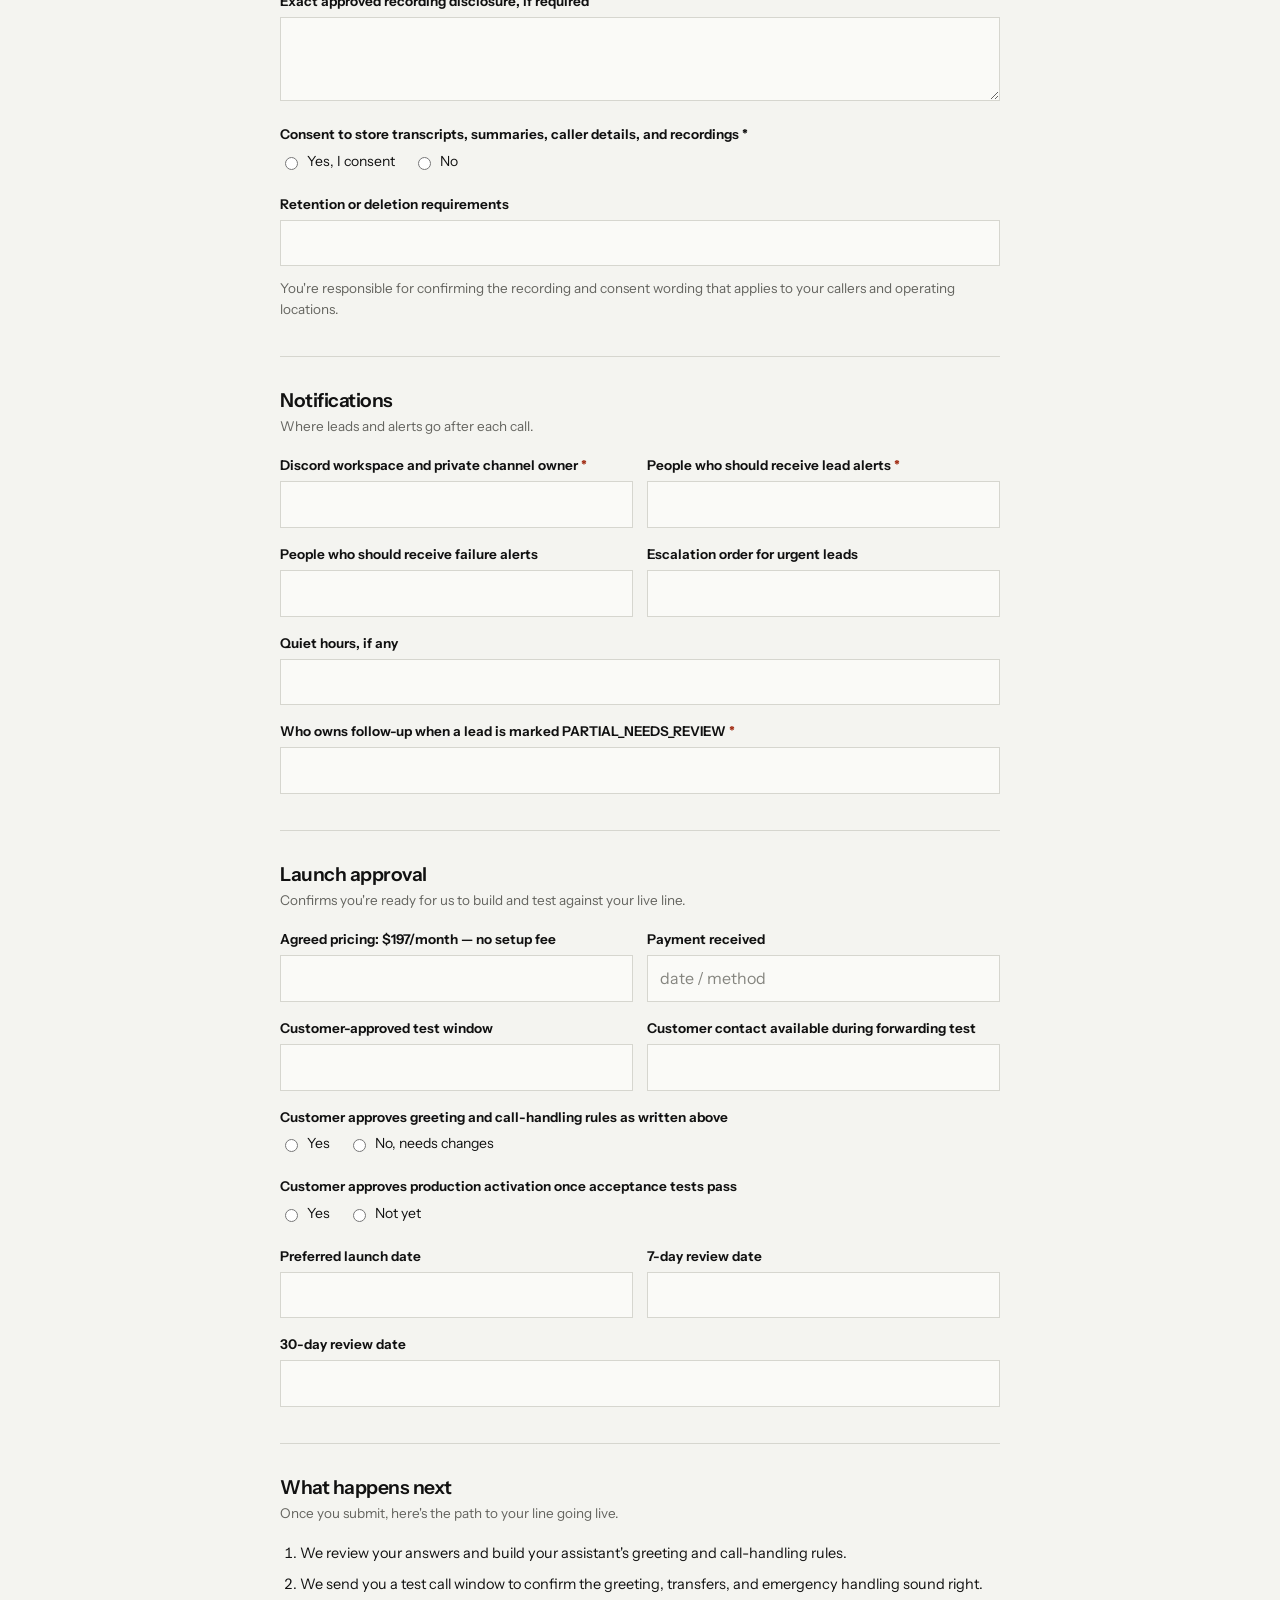
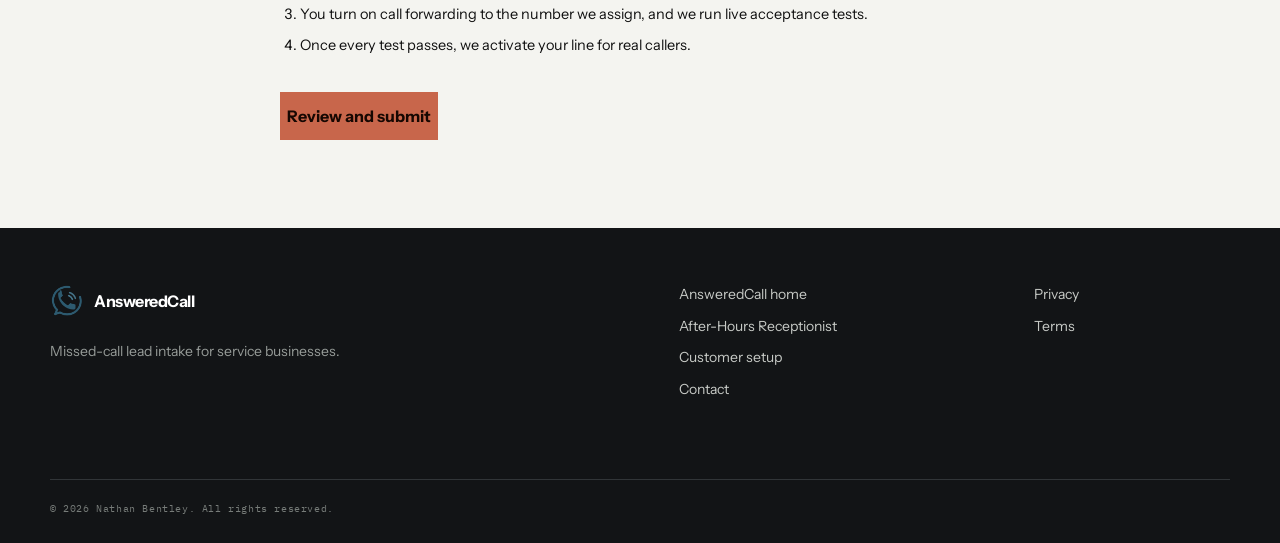
==== commit ab7622e7: "Refine AnsweredCall design system" ====
--- a/onboarding/index.html
+++ b/onboarding/index.html
@@ -4,176 +4,28 @@
 <meta charset="UTF-8">
 <meta name="viewport" content="width=device-width, initial-scale=1.0">
 <title>Complete Your Setup — AnsweredCall</title>
-<style>
-  :root{
-    --ink:#1c1c1a;
-    --paper:#faf9f6;
-    --panel:#ffffff;
-    --line:#ddd9d0;
-    --muted:#6b6f66;
-    --teal:#2b5f5f;
-    --teal-dark:#1e4646;
-    --warn:#8a4b2a;
-    --radius:3px;
-  }
-  *{box-sizing:border-box;}
-  body{
-    margin:0;
-    background:var(--paper);
-    color:var(--ink);
-    font-family:-apple-system,BlinkMacSystemFont,"Segoe UI",Helvetica,Arial,sans-serif;
-    line-height:1.5;
-  }
-  header{
-    border-bottom:1px solid var(--line);
-    padding:28px 20px 24px;
-  }
-  header .wrap{max-width:680px;margin:0 auto;}
-  header h1{
-    font-family:Georgia,"Source Serif 4",serif;
-    font-size:28px;
-    font-weight:600;
-    margin:0 0 6px;
-    letter-spacing:-0.01em;
-  }
-  header p{
-    margin:0;
-    color:var(--muted);
-    font-size:15px;
-    max-width:52ch;
-  }
-  main{max-width:680px;margin:0 auto;padding:32px 20px 80px;}
-  section{margin-bottom:36px;}
-  section + section{
-    border-top:1px solid var(--line);
-    padding-top:32px;
-  }
-  h2{
-    font-family:Georgia,"Source Serif 4",serif;
-    font-size:19px;
-    font-weight:600;
-    margin:0 0 4px;
-  }
-  .section-note{
-    color:var(--muted);
-    font-size:13.5px;
-    margin:0 0 18px;
-  }
-  .field{margin-bottom:16px;}
-  label{
-    display:block;
-    font-size:13.5px;
-    font-weight:600;
-    margin-bottom:5px;
-  }
-  label .req{color:var(--warn);font-weight:600;}
-  label .hint{
-    display:block;
-    font-weight:400;
-    color:var(--muted);
-    font-size:12.5px;
-    margin-top:2px;
-  }
-  input[type=text],input[type=email],input[type=tel],textarea,select{
-    width:100%;
-    padding:9px 10px;
-    border:1px solid var(--line);
-    border-radius:var(--radius);
-    font-size:14.5px;
-    font-family:inherit;
-    background:var(--panel);
-    color:var(--ink);
-  }
-  textarea{resize:vertical;min-height:64px;}
-  input:focus,textarea:focus,select:focus{
-    outline:2px solid var(--teal);
-    outline-offset:1px;
-    border-color:var(--teal);
-  }
-  .row2{display:grid;grid-template-columns:1fr 1fr;gap:14px;}
-  @media (max-width:560px){.row2{grid-template-columns:1fr;}}
-  fieldset{border:none;padding:0;margin:0 0 16px;}
-  fieldset legend{
-    font-size:13.5px;
-    font-weight:600;
-    margin-bottom:6px;
-    padding:0;
-  }
-  .radio-row{display:flex;gap:18px;flex-wrap:wrap;}
-  .radio-opt{display:flex;align-items:center;gap:6px;font-size:14px;font-weight:400;}
-  .radio-opt input{width:auto;}
-
-  #summary-wrap{
-    display:none;
-    border-top:1px solid var(--line);
-    padding-top:28px;
-  }
-  #summary-wrap.show{display:block;}
-  #summary{
-    width:100%;
-    min-height:280px;
-    font-family:ui-monospace,"SF Mono",Consolas,monospace;
-    font-size:12.5px;
-    line-height:1.6;
-    white-space:pre;
-  }
-  .actions{
-    display:flex;
-    gap:10px;
-    flex-wrap:wrap;
-    margin-top:16px;
-  }
-  button{
-    font-family:inherit;
-    font-size:14.5px;
-    font-weight:600;
-    padding:11px 18px;
-    border-radius:var(--radius);
-    border:1px solid transparent;
-    cursor:pointer;
-  }
-  .btn-primary{
-    background:var(--teal);
-    color:#fff;
-  }
-  .btn-primary:hover{background:var(--teal-dark);}
-  .btn-secondary{
-    background:var(--panel);
-    color:var(--ink);
-    border-color:var(--line);
-  }
-  .btn-secondary:hover{border-color:var(--teal);}
-  .status{
-    font-size:13px;
-    color:var(--teal-dark);
-    margin-top:10px;
-    display:none;
-  }
-  .status.show{display:block;}
-  .missing{
-    display:none;
-    background:#fbf1ea;
-    border:1px solid #e2b791;
-    color:var(--warn);
-    padding:12px 14px;
-    border-radius:var(--radius);
-    font-size:13.5px;
-    margin-bottom:20px;
-  }
-  .missing.show{display:block;}
-  .missing ul{margin:6px 0 0;padding-left:18px;}
-</style>
+<link rel="icon" type="image/png" sizes="512x512" href="/favicon.png" />
+<link rel="apple-touch-icon" sizes="180x180" href="/apple-touch-icon.png" />
+<link rel="preconnect" href="https://fonts.googleapis.com">
+<link rel="preconnect" href="https://fonts.gstatic.com" crossorigin>
+<link href="https://fonts.googleapis.com/css2?family=IBM+Plex+Mono:wght@400;500&family=Instrument+Sans:wdth,wght@75..100,400..700&display=swap" rel="stylesheet">
+<link rel="stylesheet" href="/assets/css/site.css">
 </head>
-<body>
-
-<header>
+<body class="site-page onboarding-page">
+<a class="skip-link" href="#main">Skip to content</a>
+<header class="site-header"><div class="shell nav-wrap">
+  <a href="/" class="brand" aria-label="AnsweredCall home"><img src="/assets/answeredcall-mark.png" alt="" width="34" height="34"><span>AnsweredCall</span></a>
+  <button class="menu-toggle" type="button" aria-expanded="false" aria-controls="site-nav"><span class="sr-only">Open navigation</span><span></span><span></span></button>
+  <nav class="site-nav" id="site-nav" aria-label="Primary navigation"><a href="/">Home</a><a href="/phone-intake/">After-Hours Receptionist</a><a href="/onboarding/">Customer setup</a><a class="nav-action" href="mailto:sales@answeredcall.us">Contact</a></nav>
+</div></header>
+<section class="setup-intro">
   <div class="wrap">
     <h1>Complete your setup</h1>
     <p>You've paid for AnsweredCall. This form gives us what we need to build your assistant and turn on call answering. It takes about ten minutes, and someone reviews it by hand before anything goes live.</p>
   </div>
-</header>
-
-<main>
+</section>
+
+<main id="main">
   <form id="onboard-form" novalidate>
 
     <div class="missing" id="missing-box">
@@ -264,7 +116,7 @@
         <span class="hint">e.g. name, address, callback number, description of the issue</span></label>
         <textarea name="caller_info" required></textarea></div>
 
-      <div class="field"><label>Preferred callback promise <span class="req">*</span></label>
+      <div class="field"><label>Your team’s callback timeframe <span class="req">*</span></label>
         <input type="text" name="callback_promise" required placeholder="e.g. within 15 minutes, or next business morning"></div>
 
       <div class="row2">
@@ -349,7 +201,7 @@
       <p class="section-note">Confirms you're ready for us to build and test against your live line.</p>
 
       <div class="row2">
-        <div class="field"><label>Setup fee and monthly amount agreed</label>
+        <div class="field"><label>Agreed pricing: $197/month — no setup fee</label>
           <input type="text" name="fee_agreed"></div>
         <div class="field"><label>Payment received</label>
           <input type="text" name="payment_received" placeholder="date / method"></div>
@@ -419,6 +271,8 @@
   </div>
 </main>
 
+<footer class="site-footer"><div class="shell footer-grid"><div class="footer-brand"><a href="/" class="brand"><img src="/assets/answeredcall-mark.png" alt="" width="32" height="32"><span>AnsweredCall</span></a><p>Missed-call lead intake for service businesses.</p></div><div class="footer-links"><a href="/">AnsweredCall home</a><a href="/phone-intake/">After-Hours Receptionist</a><a href="/onboarding/">Customer setup</a><a href="mailto:sales@answeredcall.us">Contact</a></div><div class="footer-links"><a href="/privacy-policy/">Privacy</a><a href="/terms/">Terms</a></div><p class="footer-legal">© 2026 Nathan Bentley. All rights reserved.</p></div></footer>
+<script src="/script.js"></script>
 <script>
 const form = document.getElementById('onboard-form');
 const summaryWrap = document.getElementById('summary-wrap');
@@ -426,6 +280,8 @@
 const missingBox = document.getElementById('missing-box');
 const missingList = document.getElementById('missing-list');
 const FORMSPREE_ENDPOINT = 'https://formspree.io/f/mljeabyd';
+const ONBOARDING_COMPLETE_WEBHOOK = 'https://n8n.answeredcall.us/webhook/onboarding-complete';
+const sessionId = new URLSearchParams(window.location.search).get('session_id') || '';
 
 const FIELD_LABELS = {
   legal_name:'Legal business name', public_name:'Public business name', owner_name:'Primary owner or manager',
@@ -438,7 +294,7 @@
   after_hours:'After-hours policy', emergency_instructions:'Emergency and safety instructions',
   transfer_situations:'Situations requiring immediate transfer', transfer_dest:'Transfer destination',
   transfer_backup:'Backup transfer destination', caller_info:'Information to collect from every caller',
-  callback_promise:'Preferred callback promise', languages:'Languages supported',
+  callback_promise:'Your team’s callback timeframe', languages:'Languages supported',
   pricing_ok:'Pricing statements the assistant may make', pricing_avoid:'Pricing statements the assistant must avoid',
   assistant_name:'Approved assistant name', voice_tone:'Preferred voice or tone', greeting:'Approved opening greeting',
   disclosure_required:'Recording disclosure required', disclosure_text:'Exact approved recording disclosure',
@@ -446,7 +302,7 @@
   discord_owner:'Discord workspace and channel owner', lead_recipients:'Lead alert recipients',
   failure_recipients:'Failure alert recipients', escalation_order:'Escalation order for urgent leads',
   quiet_hours:'Quiet hours', partial_owner:'Owner of PARTIAL_NEEDS_REVIEW follow-up',
-  fee_agreed:'Setup fee and monthly amount agreed', payment_received:'Payment received',
+  fee_agreed:'Agreed pricing: $197/month — no setup fee', payment_received:'Payment received',
   test_window:'Customer-approved test window', test_contact:'Customer contact during forwarding test',
   approve_greeting:'Approves greeting and call-handling rules', approve_activation:'Approves production activation',
   launch_date:'Preferred launch date', review_7day:'7-day review date', review_30day:'30-day review date'
@@ -510,6 +366,7 @@
   const data = new FormData(form);
   const businessName = data.get('public_name') || data.get('legal_name') || 'New customer';
   data.append('_subject', `AnsweredCall onboarding — ${businessName}`);
+  if (sessionId) data.append('session_id', sessionId);
 
   button.disabled = true;
   button.textContent = 'Submitting…';
@@ -527,6 +384,17 @@
     status.textContent = 'Thanks, your setup details were submitted. We’ll review them before activation.';
     status.classList.add('show');
     button.textContent = 'Submitted';
+
+    if (sessionId) {
+      const payload = Object.fromEntries(data.entries());
+      delete payload._subject;
+      payload.session_id = sessionId;
+      fetch(ONBOARDING_COMPLETE_WEBHOOK, {
+        method: 'POST',
+        headers: { 'Content-Type': 'application/json' },
+        body: JSON.stringify(payload)
+      }).catch(() => {});
+    }
   } catch (error) {
     status.textContent = 'Your details were not submitted. Please try again or email sales@answeredcall.us.';
     status.classList.add('show');
--- a/assets/css/site.css
+++ b/assets/css/site.css
@@ -0,0 +1,34 @@
+:root{--paper:#f4f4f0;--bright:#fafaf7;--ink:#111;--muted:#64645f;--rule:#d6d6cf;--dark:#121416;--light:#f5f5f1;--orange:#c8664b;--orange-dark:#a84f38;--orange-soft:#ead8d1;--blue:#315cf5;--sans:"Instrument Sans",Arial,sans-serif;--mono:"IBM Plex Mono",Consolas,monospace;--shell:min(1180px,calc(100% - 48px))}
+html,body{max-width:100%;overflow-x:hidden}
+*,*::before,*::after{box-sizing:border-box}html{scroll-behavior:smooth;scroll-padding-top:82px}body{margin:0;background:var(--paper);color:var(--ink);font-family:var(--sans);line-height:1.55;-webkit-font-smoothing:antialiased}a{color:inherit}img{display:block;max-width:100%}button,input,textarea,select{font:inherit}.shell{width:var(--shell);margin-inline:auto}.section-grid{border-bottom:1px solid var(--rule)}.sr-only{position:absolute;width:1px;height:1px;padding:0;margin:-1px;overflow:hidden;clip:rect(0,0,0,0);white-space:nowrap;border:0}.skip-link{position:fixed;z-index:9999;top:8px;left:8px;transform:translateY(-150%);background:var(--dark);color:#fff;padding:10px 14px;font:500 12px var(--mono);text-decoration:none}.skip-link:focus{transform:translateY(0)}:focus-visible{outline:2px solid var(--blue);outline-offset:3px}
+.site-header{position:sticky;top:0;z-index:100;background:rgba(244,244,240,.94);border-bottom:1px solid var(--rule);backdrop-filter:blur(14px)}.nav-wrap{min-height:72px;display:flex;align-items:center;justify-content:space-between;gap:32px}.brand{display:inline-flex;align-items:center;gap:10px;color:var(--ink);text-decoration:none;font-weight:700;letter-spacing:-.03em}.brand img{width:34px;height:34px}.site-nav{display:flex;align-items:center;gap:28px;font-size:14px;font-weight:600}.site-nav a{text-decoration:none}.site-nav a:not(.nav-action):hover{color:var(--orange-dark)}.nav-action{padding:11px 16px;background:var(--orange);color:#160702}.nav-action:hover,.nav-action:active{background:var(--orange-dark);color:#fff}.menu-toggle{display:none;width:44px;height:44px;padding:12px;border:1px solid var(--rule);background:transparent}.menu-toggle span:not(.sr-only){display:block;height:1px;background:currentColor;margin:6px 0}
+.eyebrow{display:flex;align-items:center;gap:12px;margin:0 0 28px;color:var(--muted);font:500 11px/1.2 var(--mono);letter-spacing:.12em;text-transform:uppercase}.eyebrow span{color:var(--orange-dark)}h1,h2,h3,p{margin-top:0}h1,h2,h3{letter-spacing:-.055em}h1{max-width:820px;margin-bottom:28px;font-size:clamp(3.6rem,7.2vw,7.4rem);line-height:.91;font-weight:650}h2{margin-bottom:22px;font-size:clamp(2.4rem,4.5vw,4.6rem);line-height:.98;font-weight:620}h3{font-size:1.25rem;line-height:1.15}.button{display:inline-flex;min-height:52px;align-items:center;justify-content:space-between;gap:28px;padding:0 18px;border:1px solid transparent;font-weight:700;text-decoration:none;transition:.18s ease}.button-primary{min-width:190px;background:var(--orange);color:#160702}.button-primary:hover,.button-primary:active{background:var(--orange-dark);color:#fff;transform:translateY(-2px)}.text-action{display:inline-block;color:var(--ink);font-weight:700;text-decoration:none;border-bottom:1px solid currentColor;padding-bottom:3px}.text-action:hover{color:var(--orange-dark)}
+.hero{position:relative;overflow:hidden;padding:clamp(72px,10vw,140px) 0 84px}.hero::before{content:"";position:absolute;inset:0;pointer-events:none;opacity:.28;background-image:linear-gradient(var(--rule) 1px,transparent 1px),linear-gradient(90deg,var(--rule) 1px,transparent 1px);background-size:48px 48px;mask-image:linear-gradient(to right,transparent 0,#000 48%,transparent 82%)}.hero-grid{position:relative;display:grid;grid-template-columns:minmax(0,1.35fr) minmax(360px,.65fr);gap:clamp(48px,8vw,110px);align-items:end}.hero-lede{max-width:670px;margin-bottom:32px;color:var(--muted);font-size:clamp(1.12rem,1.7vw,1.4rem);line-height:1.5}.hero-actions{display:flex;align-items:center;gap:28px;flex-wrap:wrap}.hero-note{max-width:500px;margin:48px 0 0;padding-left:18px;border-left:2px solid var(--orange);color:var(--muted);font-size:14px}.signal-panel{border:1px solid var(--ink);background:var(--bright);box-shadow:12px 12px 0 var(--rule)}.signal-head,.signal-foot{display:flex;align-items:center;justify-content:space-between;gap:10px;padding:13px 16px;font:500 9px var(--mono);letter-spacing:.1em}.signal-head{border-bottom:1px solid var(--ink)}.live-status{display:inline-flex;align-items:center;gap:7px}.live-status i{width:7px;height:7px;background:var(--orange);border-radius:50%}.signal-flow{margin:0;padding:0;list-style:none}.signal-flow li{position:relative;display:grid;grid-template-columns:28px 1fr auto;align-items:center;gap:12px;min-height:78px;padding:14px 16px;border-bottom:1px solid var(--rule)}.signal-flow li:not(:last-child)::after{content:"";position:absolute;left:29px;bottom:-9px;z-index:2;width:1px;height:17px;background:var(--ink)}.signal-flow .is-alert{background:var(--ink);color:#fff}.signal-index,.signal-time,.signal-flow small{font-family:var(--mono)}.signal-index,.signal-time{font-size:9px}.signal-index{color:var(--orange-dark)}.is-alert .signal-index{color:var(--orange)}.signal-flow small{display:block;margin-bottom:2px;color:var(--muted);font-size:9px;text-transform:uppercase;letter-spacing:.08em}.is-alert small{color:#aaa}.signal-flow strong{font-size:14px}.signal-foot{justify-content:flex-start;flex-wrap:wrap;color:var(--muted)}.signal-foot span:not(:last-child)::after{content:"/";padding-left:10px;color:var(--rule)}
+.problem,.process,.deliverables,.fit,.onboarding,.faq{padding:clamp(78px,10vw,132px) 0}.split-heading{display:grid;grid-template-columns:.42fr 1fr;gap:48px;align-items:start;margin-bottom:64px}.split-heading h2,.split-heading p{max-width:780px}.split-heading>div>p{color:var(--muted);font-size:1.08rem}.loss-sequence{display:grid;grid-template-columns:repeat(3,1fr);border-block:1px solid var(--ink)}.loss-sequence div{min-height:190px;padding:26px;border-right:1px solid var(--rule);display:flex;flex-direction:column}.loss-sequence div:last-child{border-right:0}.loss-sequence span{color:var(--muted);font:500 10px var(--mono)}.loss-sequence strong{margin:auto 0 6px;font-size:clamp(1.3rem,2vw,1.8rem);letter-spacing:-.04em}.loss-sequence small{color:var(--muted)}.loss-sequence .loss-alert{background:var(--orange-soft);color:var(--ink)}.loss-sequence .loss-alert span,.loss-sequence .loss-alert small{color:var(--ink)}
+.process{background:var(--bright)}.process-list{border-top:1px solid var(--ink)}.process-list article{display:grid;grid-template-columns:70px 1fr auto;gap:28px;align-items:center;min-height:150px;padding:24px 0;border-bottom:1px solid var(--rule)}.process-number{align-self:start;padding-top:5px;color:var(--orange-dark);font:500 12px var(--mono)}.process-list h3{margin:0 0 8px;font-size:clamp(1.4rem,2.3vw,2rem)}.process-list p{max-width:650px;margin:0;color:var(--muted)}.process-code{color:var(--muted);font:500 9px var(--mono);letter-spacing:.1em}
+.deliverables-grid{display:grid;grid-template-columns:.9fr 1.1fr;gap:clamp(54px,9vw,130px);align-items:center}.deliverables-copy>p:not(.eyebrow){max-width:520px;margin-bottom:28px;color:var(--muted);font-size:1.08rem}.lead-record{border:1px solid var(--ink);background:var(--bright)}.record-header{display:flex;align-items:center;justify-content:space-between;padding:14px 18px;background:var(--ink);color:#fff;font:500 10px var(--mono);letter-spacing:.1em}.record-header .priority{color:var(--orange)}.lead-record dl{margin:0}.lead-record dl div{display:grid;grid-template-columns:120px 1fr;gap:20px;padding:18px;border-bottom:1px solid var(--rule)}.lead-record dl div:last-child{border-bottom:0}.lead-record dt{color:var(--muted);font:500 10px var(--mono);text-transform:uppercase}.lead-record dd{margin:0;font-weight:650}
+.system-proof{padding:clamp(78px,9vw,120px) 0;background:var(--dark);color:var(--light);border-color:#313538}.proof-head{display:grid;grid-template-columns:.42fr 1fr;gap:48px}.proof-head h2{max-width:760px}.proof-head>p:last-child{grid-column:2;max-width:620px;color:#a8aca8}.eyebrow-light{color:#a8aca8}.system-map{display:grid;grid-template-columns:1fr 100px 1fr 100px 1fr;align-items:stretch;margin-top:64px}.system-node{min-height:190px;padding:24px;border:1px solid #45494b;display:flex;flex-direction:column}.system-node>span,.system-connector span{color:#969b98;font:500 9px var(--mono);letter-spacing:.1em}.system-node strong{margin-top:auto;font-size:1.35rem;letter-spacing:-.04em}.system-node small{margin-top:6px;color:#969b98}.system-node-accent{border-color:var(--orange)}.system-node-accent>span{color:var(--orange)}.system-connector{display:flex;flex-direction:column;align-items:center;justify-content:center;gap:10px}.system-connector i{width:100%;height:1px;background:#45494b;position:relative}.system-connector i::after{content:"";position:absolute;right:-1px;top:-3px;width:7px;height:7px;border-top:1px solid #777;border-right:1px solid #777;transform:rotate(45deg)}.proof-meta{display:flex;flex-wrap:wrap;gap:16px 32px;padding-top:24px;color:#a8aca8;font:500 9px var(--mono);letter-spacing:.08em;text-transform:uppercase}.proof-meta span::before{content:"+";margin-right:8px;color:var(--orange)}
+.fit-grid{display:grid;grid-template-columns:.8fr 1.2fr;gap:clamp(60px,10vw,150px)}.fit-intro{color:var(--muted)}.fit-list{margin:0;padding:0;list-style:none;border-top:1px solid var(--ink)}.fit-list li{display:grid;grid-template-columns:54px 1fr;padding:19px 0;border-bottom:1px solid var(--rule);font-weight:650;font-size:1.08rem}.fit-list span{color:var(--orange-dark);font:500 10px var(--mono)}.fit-examples{display:flex;gap:10px 24px;flex-wrap:wrap;margin-top:70px;padding-top:20px;border-top:1px solid var(--rule);color:var(--muted);font:500 9px var(--mono);letter-spacing:.1em}.fit-examples span:not(:last-child)::after{content:"/";margin-left:24px;color:var(--rule)}
+.onboarding{background:#e9e9e3}.launch-line{display:grid;grid-template-columns:repeat(4,1fr);padding:0;list-style:none;border-top:1px solid var(--ink)}.launch-line li{min-height:190px;padding:22px;border-right:1px solid var(--rule);display:flex;flex-direction:column}.launch-line li:last-child{border-right:0}.launch-line span{color:var(--orange-dark);font:500 10px var(--mono)}.launch-line strong{margin-top:auto;font-size:1.2rem}.launch-line small{margin-top:7px;color:var(--muted)}.onboarding-link{margin-top:34px;text-align:right}
+.faq-grid{display:grid;grid-template-columns:.62fr 1.38fr;gap:clamp(54px,9vw,130px)}.faq-list{border-top:1px solid var(--ink)}.faq-list details{border-bottom:1px solid var(--rule)}.faq-list summary{padding:24px 40px 24px 0;cursor:pointer;list-style:none;font-weight:700;font-size:1.12rem;position:relative}.faq-list summary::-webkit-details-marker{display:none}.faq-list summary::after{content:"+";position:absolute;right:2px;top:22px;color:var(--orange);font:400 18px var(--mono)}.faq-list details[open] summary::after{content:"−"}.faq-list details p{max-width:650px;margin:-6px 0 24px;color:var(--muted)}
+.final-cta{padding:72px 0;background:var(--orange-soft);color:var(--ink)}.final-grid{display:grid;grid-template-columns:.42fr 1fr auto;gap:48px;align-items:center}.final-grid .eyebrow{margin:0;color:var(--ink)}.final-grid .eyebrow span{color:var(--ink)}.final-grid h2{max-width:680px;margin-bottom:10px}.final-grid p{margin-bottom:0}.final-grid .button-primary{background:var(--orange);color:#160702}.final-grid .button-primary:hover,.final-grid .button-primary:active{background:var(--orange-dark);color:#fff}
+.site-footer{padding:56px 0 28px;background:var(--dark);color:var(--light)}.footer-grid{display:grid;grid-template-columns:1.5fr .8fr .5fr;gap:40px}.footer-brand .brand{color:#fff}.footer-brand p{margin:16px 0 0;color:#969b98;font-size:14px}.footer-links{display:flex;flex-direction:column;align-items:flex-start;gap:10px}.footer-links a{color:#c7cac6;font-size:14px;text-decoration:none}.footer-links a:hover{color:var(--orange)}.footer-legal{grid-column:1/-1;margin:38px 0 0;padding-top:22px;border-top:1px solid #313538;color:#777c79;font:400 10px var(--mono);letter-spacing:.06em}
+body.site-page{background:var(--paper);color:var(--ink);font-family:var(--sans)}body.site-page nav{background:rgba(244,244,240,.95);border-color:var(--rule);border-radius:0;box-shadow:none}body.site-page .nav-brand-name,body.site-page .footer-brand{font-family:var(--sans);color:var(--ink)}body.site-page .nav-cta,body.site-page .btn-primary,body.site-page .btn-pricing,body.site-page .btn-pricing-primary{border-radius:0;background:var(--orange);color:#160702;box-shadow:none}body.site-page .nav-cta:hover,body.site-page .nav-cta:active,body.site-page .btn-primary:hover,body.site-page .btn-primary:active,body.site-page .btn-pricing:hover,body.site-page .btn-pricing:active{background:var(--orange-dark);color:#fff}body.site-page .hero-eyebrow,body.site-page .section-eyebrow,body.site-page .eyebrow,body.site-page .legal-eyebrow,body.site-page .card-label,body.site-page .tl-eyebrow{font-family:var(--mono);color:var(--orange-dark)}body.site-page .hero-headline,body.site-page .section-title,body.site-page .legal-wrap h1,body.site-page header h1,body.site-page h2{font-family:var(--sans);letter-spacing:-.045em}body.site-page footer{border-color:var(--rule)}body.site-page .footer-copy{color:var(--muted)}body.site-page input,body.site-page textarea,body.site-page select{border-radius:0}
+@media(max-width:900px){.site-nav{display:none;position:absolute;top:72px;left:0;right:0;padding:20px 24px 28px;background:var(--paper);border-bottom:1px solid var(--ink);flex-direction:column;align-items:stretch;gap:4px}.site-nav.is-open{display:flex}.site-nav a{padding:12px 0}.site-nav .nav-action{margin-top:8px;padding:13px 15px;text-align:center}.menu-toggle{display:block}.hero-grid,.deliverables-grid,.fit-grid,.faq-grid{grid-template-columns:1fr}.hero-copy{max-width:760px}.signal-panel{max-width:600px}.system-map{grid-template-columns:1fr}.system-connector{min-height:70px}.system-connector i{width:1px;height:40px}.system-connector i::after{right:-3px;top:auto;bottom:0;transform:rotate(135deg)}.launch-line{grid-template-columns:repeat(2,1fr)}.launch-line li:nth-child(2){border-right:0}.final-grid{grid-template-columns:1fr;gap:22px}.final-grid .button{width:fit-content}}
+@media(max-width:640px){:root{--shell:min(100% - 32px,1180px)}.nav-wrap{min-height:64px}.site-nav{top:64px}.hero{padding:64px 0 70px}h1{font-size:clamp(3.1rem,15vw,4.8rem)}h2{font-size:clamp(2.15rem,11vw,3.1rem)}.hero-actions{align-items:flex-start;flex-direction:column;gap:22px}.hero-note{margin-top:36px}.signal-panel{box-shadow:7px 7px 0 var(--rule)}.problem,.process,.deliverables,.fit,.onboarding,.faq{padding:72px 0}.split-heading,.proof-head{grid-template-columns:1fr;gap:12px;margin-bottom:44px}.proof-head>p:last-child{grid-column:1}.loss-sequence{grid-template-columns:1fr}.loss-sequence div{min-height:145px;border-right:0;border-bottom:1px solid var(--rule)}.loss-sequence div:last-child{border-bottom:0}.process-list article{grid-template-columns:38px 1fr;gap:10px}.process-code{display:none}.lead-record dl div{grid-template-columns:90px 1fr;gap:12px}.launch-line{grid-template-columns:1fr}.launch-line li,.launch-line li:nth-child(2){min-height:145px;border-right:0;border-bottom:1px solid var(--rule)}.launch-line li:last-child{border-bottom:0}.onboarding-link{text-align:left}.footer-grid{grid-template-columns:1fr 1fr}.footer-brand{grid-column:1/-1}}
+@media(max-width:380px){:root{--shell:calc(100% - 24px)}.brand span{font-size:15px}.signal-head{align-items:flex-start;flex-direction:column}.signal-flow li{grid-template-columns:24px 1fr}.signal-time{display:none}.lead-record dl div{grid-template-columns:1fr;gap:4px}.footer-grid{grid-template-columns:1fr}}
+@media(prefers-reduced-motion:reduce){html{scroll-behavior:auto}*,*::before,*::after{scroll-behavior:auto!important;transition-duration:.01ms!important;animation-duration:.01ms!important;animation-iteration-count:1!important}}
+
+/* Shared nested-page components */
+body.site-page{--white:var(--paper);--off-white:var(--bright);--border:var(--rule);--border-dark:var(--rule);--border-light:var(--rule);--cream:var(--paper);--cream-dark:var(--rule);--teal:var(--orange);--teal-light:var(--orange);--teal-dark:var(--orange-dark);--text:var(--ink);--text-dark:var(--ink);--text-secondary:var(--muted);--muted-light:var(--muted);--panel:var(--bright);--line:var(--rule);--warn:#a12c13;--radius:0}.site-header nav.site-nav{position:static;height:auto;padding:0;border:0;background:transparent;box-shadow:none}.site-page .site-header,.site-page .site-footer{font-family:var(--sans)}body.site-page .nav-brand-name,body.site-page .footer-brand{color:inherit}.site-page .hero-headline,.site-page .section-title,.site-page .cta-title,.site-page .pricing-price,.site-page .demo-phone-number,.site-page .tl-title,.site-page .step-number{font-family:var(--sans);letter-spacing:-.045em}.site-page .hero-eyebrow,.site-page .section-eyebrow,.site-page .eyebrow,.site-page .legal-eyebrow,.site-page .card-label,.site-page .tl-eyebrow,.site-page .tl-column-label,.site-page .tl-fit-label,.site-page .step-tag,.site-page .field-name,.site-page .pricing-beta,.site-page .pricing-name,.site-page .pricing-includes-label,.site-page .pricing-best-label{font-family:var(--mono)}.site-page .site-footer .footer-links{display:flex;gap:10px}.site-page .site-footer .footer-brand{grid-column:auto}.site-page .site-footer .brand{color:#fff}.site-page .site-footer .footer-legal{color:#777c79}
+.site-page input:not([type=radio]):not([type=checkbox]),.site-page select,.site-page textarea{width:100%;min-height:46px;padding:10px 12px;border:1px solid var(--rule);border-radius:0;background:var(--bright);color:var(--ink);font-family:var(--sans)}.site-page textarea{min-height:84px;resize:vertical}.site-page input::placeholder,.site-page textarea::placeholder{color:#85857f}.site-page input:hover,.site-page select:hover,.site-page textarea:hover{border-color:#a8a8a1}.site-page input:focus,.site-page select:focus,.site-page textarea:focus{border-color:var(--blue);outline:2px solid var(--blue);outline-offset:1px}.site-page input[aria-invalid=true],.site-page select[aria-invalid=true],.site-page textarea[aria-invalid=true]{border-color:#a12c13}.site-page label,.site-page legend{color:var(--ink)}.site-page .hint,.site-page .section-note{color:var(--muted)}.site-page button,.site-page .btn-primary,.site-page .btn-secondary,.site-page .btn-demo-submit,.site-page .btn-pricing-primary,.site-page .btn-pricing-secondary{min-height:48px;border-radius:0;font-family:var(--sans);font-weight:700}.site-page .btn-primary,.site-page .btn-demo-submit,.site-page .btn-pricing-primary{border:1px solid var(--orange);background:var(--orange);color:#160702}.site-page .btn-secondary,.site-page .btn-pricing-secondary{border:1px solid var(--ink);background:transparent;color:var(--ink)}.site-page .btn-primary:hover,.site-page .btn-primary:active,.site-page .btn-demo-submit:hover,.site-page .btn-demo-submit:active,.site-page .btn-pricing-primary:hover,.site-page .btn-pricing-primary:active{border-color:var(--orange-dark);background:var(--orange-dark);color:#fff}.site-page .btn-secondary:hover,.site-page .btn-pricing-secondary:hover{border-color:var(--ink);background:var(--ink);color:#fff}.site-page button:disabled{cursor:not-allowed;opacity:.6}.site-page .missing{border:1px solid #a12c13;border-left:4px solid #a12c13;border-radius:0;background:#fff0eb;color:#7b1f0d}.site-page .status{color:var(--ink)}.site-page .status.show{padding:12px 14px;border-left:4px solid var(--blue);background:#edf1ff}.onboarding-page .setup-intro{padding:clamp(52px,7vw,84px) 0 32px;border-bottom:0}.onboarding-page .setup-intro .wrap,.onboarding-page main{width:min(720px,calc(100% - 48px));max-width:none;margin-inline:auto}.onboarding-page .setup-intro h1{font-family:var(--sans);font-size:clamp(2.8rem,6vw,4.8rem);line-height:.95;letter-spacing:-.055em}.onboarding-page main{padding:32px 0 88px}.onboarding-page main section{border-color:var(--rule)}.onboarding-page #summary{font-family:var(--mono)}
+@media(max-width:900px){.site-header nav.site-nav{position:absolute;top:72px;height:auto;padding:20px 24px 28px;border-bottom:1px solid var(--ink);background:var(--paper)}}@media(max-width:640px){.site-header nav.site-nav{top:64px}.onboarding-page .setup-intro .wrap,.onboarding-page main{width:min(100% - 32px,720px)}}
+
+/* Shared legal and onboarding layouts */
+.legal-wrap{width:min(720px,calc(100% - 48px));margin:0 auto;padding:clamp(64px,9vw,112px) 0}.legal-eyebrow{margin-bottom:18px;color:var(--orange-dark);font:500 11px var(--mono);letter-spacing:.12em;text-transform:uppercase}.legal-wrap h1{margin-bottom:12px;font-size:clamp(2.8rem,6vw,4.8rem);line-height:.95}.legal-date{margin-bottom:52px;color:var(--muted);font:400 12px var(--mono)}.legal-wrap h2{margin:42px 0 12px;font-size:1.3rem;line-height:1.2;letter-spacing:-.025em}.legal-wrap p,.legal-wrap li{color:var(--muted);font-size:1rem;line-height:1.78}.legal-wrap p{margin-bottom:18px}.legal-wrap ul{display:grid;gap:9px;margin:10px 0 22px;padding-left:22px}.legal-wrap a{color:var(--ink);text-decoration-color:var(--orange);text-underline-offset:3px}.legal-divider{margin:48px 0;border:0;border-top:1px solid var(--rule)}.sms-block{margin:18px 0;padding:22px;border:1px solid var(--rule);background:var(--bright)}.sms-block p:last-child{margin-bottom:0}
+.onboarding-page .setup-intro p{max-width:52ch;margin:0;color:var(--muted);font-size:15px}.onboarding-page main section{margin-bottom:36px}.onboarding-page main section+section{padding-top:32px;border-top:1px solid var(--rule)}.onboarding-page main h2{margin:0 0 4px;font-size:1.2rem;line-height:1.2;letter-spacing:-.025em}.onboarding-page .section-note{margin:0 0 18px;font-size:13.5px}.onboarding-page .field{margin-bottom:16px}.onboarding-page label{display:block;margin-bottom:5px;font-size:13.5px;font-weight:650}.onboarding-page label .req{color:#a12c13}.onboarding-page label .hint{display:block;margin-top:2px;font-size:12.5px;font-weight:400}.onboarding-page .row2{display:grid;grid-template-columns:1fr 1fr;gap:14px}.onboarding-page fieldset{margin:0 0 16px;padding:0;border:0}.onboarding-page fieldset legend{margin-bottom:6px;padding:0;font-size:13.5px;font-weight:650}.onboarding-page .radio-row{display:flex;flex-wrap:wrap;gap:18px}.onboarding-page .radio-opt{display:flex;align-items:center;gap:6px;font-size:14px;font-weight:400}.onboarding-page .radio-opt input{width:auto;accent-color:var(--orange)}.onboarding-page #summary-wrap{display:none;padding-top:28px;border-top:1px solid var(--rule)}.onboarding-page #summary-wrap.show{display:block}.onboarding-page #summary{width:100%;min-height:280px;font-size:12.5px;line-height:1.6;white-space:pre}.onboarding-page .actions{display:flex;flex-wrap:wrap;gap:10px;margin-top:16px}.onboarding-page .status,.onboarding-page .missing{display:none}.onboarding-page .status.show,.onboarding-page .missing.show{display:block}.onboarding-page .missing{margin-bottom:20px;padding:12px 14px;font-size:13.5px}.onboarding-page .missing ul{margin:6px 0 0;padding-left:18px}.onboarding-page .status{margin-top:10px;font-size:13px}
+
+/* Nested-page consistency overrides */
+.site-page button{cursor:pointer}.site-page input[type=radio],.site-page input[type=checkbox]{accent-color:var(--orange)}.site-page input:user-invalid,.site-page select:user-invalid,.site-page textarea:user-invalid{border-color:#a12c13}.site-page .hero-card,.site-page .how-grid,.site-page .video-wrapper,.site-page .pricing-card,.site-page .lead-form-card,.site-page .tl-fit-box,.site-page .field-item,.site-page .example-img{border-radius:0;box-shadow:none}.site-page .step-tag,.site-page .pricing-beta,.site-page .priority-high,.site-page .priority-medium,.site-page .priority-low{border-radius:0}.phone-intake-page .cta-subtext,.phone-intake-page .step-title,.phone-intake-page .tl-list li{font-family:var(--sans)}.phone-intake-page .priority-high,.phone-intake-page .priority-medium,.phone-intake-page .priority-low,.phone-intake-page .pricing-plan-name,.phone-intake-page .copy-toast{font-family:var(--mono)}.phone-intake-page .priority-medium,.phone-intake-page .price-setup span,.phone-intake-page .pricing-demo-note a,.phone-intake-page .copy-toast,.phone-intake-page .pricing-secondary-cta,.phone-intake-page .tl-column-label,.phone-intake-page .tl-fit-label-best,.voicemail-page .field-name,.voicemail-page .pricing-beta{color:var(--orange-dark)}.phone-intake-page .stat-number,.phone-intake-page .price-dollar,.phone-intake-page .price-amount{font-family:var(--sans);letter-spacing:-.045em}.voicemail-page h1{font-family:var(--sans);letter-spacing:-.055em}
+@media(max-width:640px){.legal-wrap{width:min(100% - 32px,720px);padding:56px 0 72px}.legal-date{margin-bottom:40px}}
+@media(max-width:560px){.onboarding-page .row2{grid-template-columns:1fr}}
